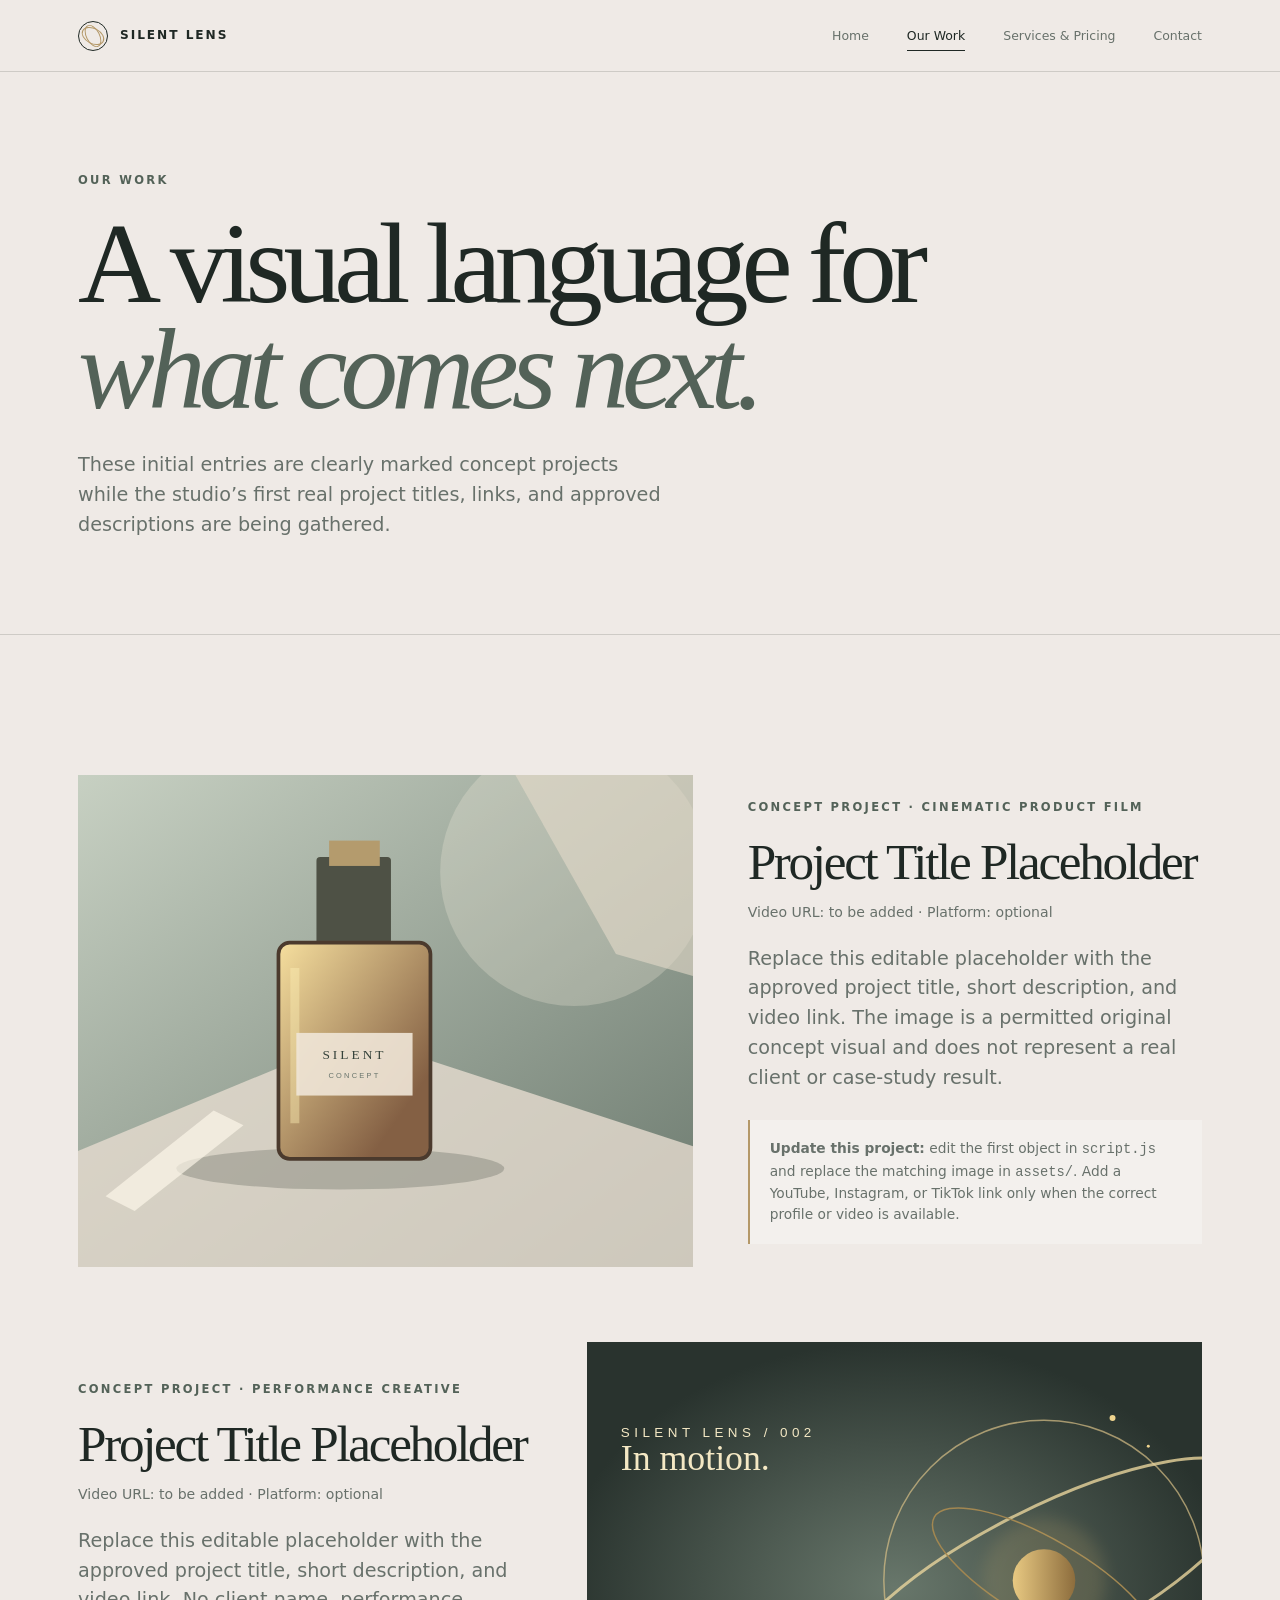
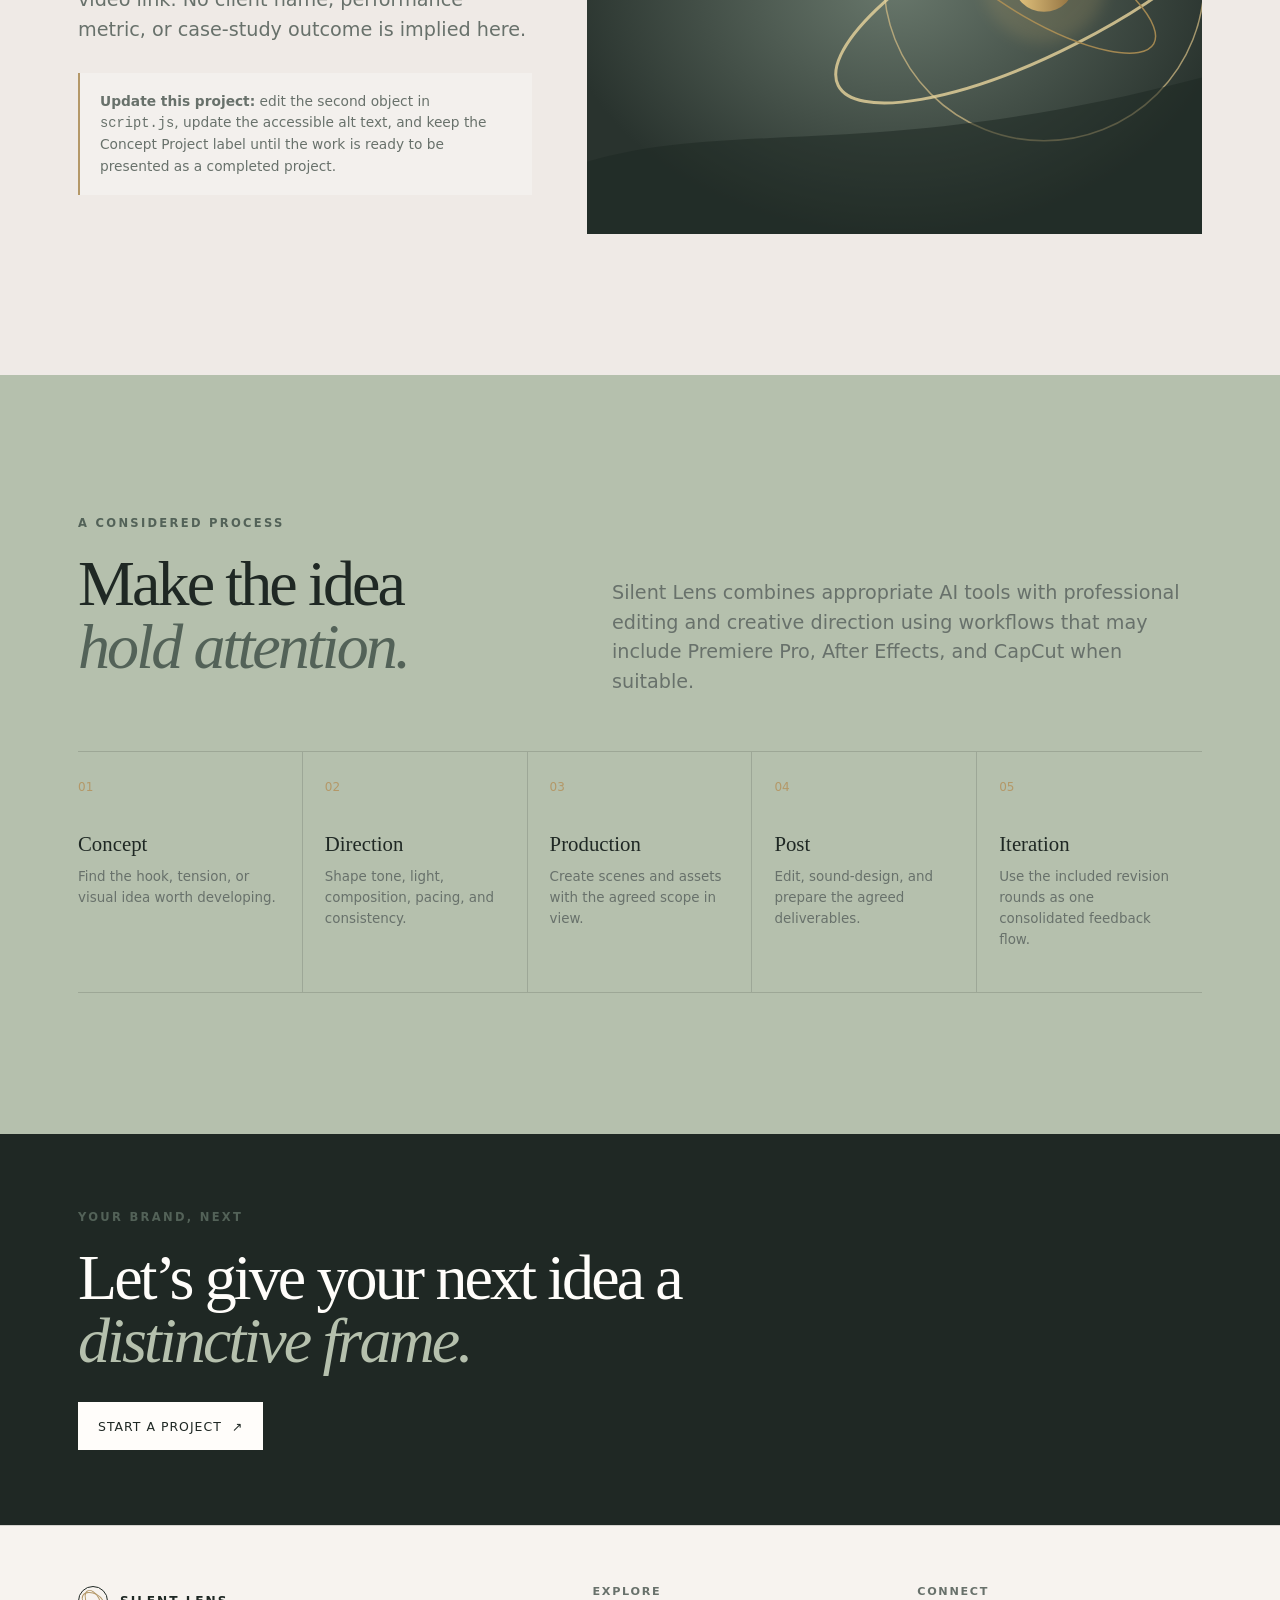
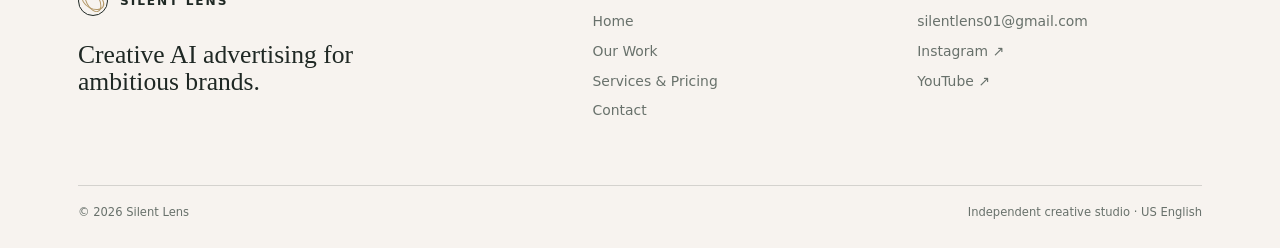
==== work.html @ aa6a82b5 "Launch Silent Lens website" ====
<!doctype html>
<html lang="en-US">
<head><meta charset="utf-8"><meta name="viewport" content="width=device-width, initial-scale=1"><title>Our Work — Silent Lens</title><meta name="description" content="Explore concept-led cinematic product ads, performance creative, and AI visual directions from Silent Lens."><link rel="canonical" href="/work.html"><meta property="og:title" content="Our Work — Silent Lens"><meta property="og:description" content="Concept-led cinematic product ads and AI visual directions from Silent Lens."><link rel="stylesheet" href="styles.css"><script defer src="script.js"></script></head>
<body>
<header class="site-header"><div class="nav-wrap"><a class="wordmark" href="index.html" aria-label="Silent Lens home"><span class="mark" aria-hidden="true"></span><span>Silent Lens</span></a><button class="nav-toggle" aria-expanded="false" aria-controls="main-nav" aria-label="Open navigation">Menu</button><nav class="nav-links" id="main-nav" aria-label="Primary navigation"><a href="index.html">Home</a><a href="work.html" aria-current="page">Our Work</a><a href="services.html">Services &amp; Pricing</a><a href="contact.html">Contact</a></nav></div></header>
<main><section class="page-hero"><div class="container"><p class="eyebrow">Our work</p><h1 class="display">A visual language for <em>what comes next.</em></h1><p class="lede">These initial entries are clearly marked concept projects while the studio’s first real project titles, links, and approved descriptions are being gathered.</p></div></section>
<section class="section"><div class="container"><div class="work-list"><article class="work-detail" id="project-one"><div class="work-detail-media"><img src="assets/project-scent.svg" loading="lazy" alt="Concept project still life with an amber bottle and sage-green lighting"></div><div class="work-detail-copy"><p class="eyebrow">Concept Project · Cinematic Product Film</p><h2>Project Title Placeholder</h2><p class="small">Video URL: to be added · Platform: optional</p><p class="lede">Replace this editable placeholder with the approved project title, short description, and video link. The image is a permitted original concept visual and does not represent a real client or case-study result.</p><div class="note-box"><strong>Update this project:</strong> edit the first object in <code>script.js</code> and replace the matching image in <code>assets/</code>. Add a YouTube, Instagram, or TikTok link only when the correct profile or video is available.</div></div></article><article class="work-detail" id="project-two"><div class="work-detail-media"><img src="assets/project-orbit.svg" loading="lazy" alt="Concept project still life with an abstract gold orbit and sculptural form"></div><div class="work-detail-copy"><p class="eyebrow">Concept Project · Performance Creative</p><h2>Project Title Placeholder</h2><p class="small">Video URL: to be added · Platform: optional</p><p class="lede">Replace this editable placeholder with the approved project title, short description, and video link. No client name, performance metric, or case-study outcome is implied here.</p><div class="note-box"><strong>Update this project:</strong> edit the second object in <code>script.js</code>, update the accessible alt text, and keep the Concept Project label until the work is ready to be presented as a completed project.</div></div></article></div></div></section>
<section class="section sage-band"><div class="container"><div class="split-heading"><div><p class="eyebrow">A considered process</p><h2>Make the idea <em>hold attention.</em></h2></div><p class="lede">Silent Lens combines appropriate AI tools with professional editing and creative direction using workflows that may include Premiere Pro, After Effects, and CapCut when suitable.</p></div><div class="steps"><article class="step"><span class="step-index">01</span><h3>Concept</h3><p>Find the hook, tension, or visual idea worth developing.</p></article><article class="step"><span class="step-index">02</span><h3>Direction</h3><p>Shape tone, light, composition, pacing, and consistency.</p></article><article class="step"><span class="step-index">03</span><h3>Production</h3><p>Create scenes and assets with the agreed scope in view.</p></article><article class="step"><span class="step-index">04</span><h3>Post</h3><p>Edit, sound-design, and prepare the agreed deliverables.</p></article><article class="step"><span class="step-index">05</span><h3>Iteration</h3><p>Use the included revision rounds as one consolidated feedback flow.</p></article></div></div></section><section class="cta-band"><div class="container"><p class="eyebrow">Your brand, next</p><h2>Let’s give your next idea a <em>distinctive frame.</em></h2><a class="btn" href="contact.html">Start a Project <span>↗</span></a></div></section></main>
<footer class="site-footer"><div class="container"><div class="footer-grid"><div><a class="wordmark" href="index.html"><span class="mark" aria-hidden="true"></span><span>Silent Lens</span></a><p class="footer-title">Creative AI advertising for ambitious brands.</p></div><div class="footer-col"><h3>Explore</h3><a href="index.html">Home</a><a href="work.html">Our Work</a><a href="services.html">Services &amp; Pricing</a><a href="contact.html">Contact</a></div><div class="footer-col"><h3>Connect</h3><a href="mailto:silentlens01@gmail.com">silentlens01@gmail.com</a><a href="https://www.instagram.com/sil_entlens?igsh=MWZ5cGxpajQ4aG9rcw==" target="_blank" rel="noopener">Instagram ↗</a><a href="https://youtube.com/@sil_entlens?si=eXmaPwwq5EKy2Gx1" target="_blank" rel="noopener">YouTube ↗</a></div></div><div class="footer-bottom"><span>© <span data-year></span> Silent Lens</span><span>Independent creative studio · US English</span></div></div></footer>
</body></html>
---- styles.css ----
:root {
  --cream: #efeae6;
  --paper: #f7f3ef;
  --sage: #b5c0ad;
  --sage-deep: #536258;
  --ink: #1f2824;
  --muted: #68716b;
  --line: rgba(31, 40, 36, .16);
  --gold: #b49868;
  --white: #fffdfa;
  --shadow: 0 24px 70px rgba(50, 55, 45, .12);
  --serif: Georgia, 'Times New Roman', serif;
  --sans: Inter, ui-sans-serif, system-ui, -apple-system, BlinkMacSystemFont, 'Segoe UI', sans-serif;
  --max: 1180px;
}

* { box-sizing: border-box; }
html { scroll-behavior: smooth; }
body { margin: 0; background: var(--cream); color: var(--ink); font-family: var(--sans); line-height: 1.55; }
::selection { background: var(--sage); color: var(--ink); }
a { color: inherit; text-decoration: none; }
img { display: block; max-width: 100%; }
button, input, select, textarea { font: inherit; }
button { cursor: pointer; }
:focus-visible { outline: 3px solid var(--gold); outline-offset: 4px; }

.site-header { position: sticky; top: 0; z-index: 20; background: rgba(239, 234, 230, .9); backdrop-filter: blur(16px); border-bottom: 1px solid var(--line); }
.nav-wrap { max-width: var(--max); margin: 0 auto; padding: 18px 28px; display: flex; align-items: center; justify-content: space-between; gap: 24px; }
.wordmark { display: inline-flex; align-items: center; gap: 12px; letter-spacing: .16em; text-transform: uppercase; font-size: .76rem; font-weight: 700; }
.mark { width: 30px; height: 30px; border: 1px solid var(--ink); border-radius: 50%; display: grid; place-items: center; position: relative; }
.mark::before, .mark::after { content: ''; position: absolute; border: 1px solid var(--gold); border-radius: 50%; }
.mark::before { inset: 6px 2px; transform: rotate(28deg); }
.mark::after { inset: 2px 7px; transform: rotate(-28deg); }
.nav-links { display: flex; align-items: center; gap: clamp(18px, 3vw, 38px); font-size: .78rem; color: var(--muted); }
.nav-links a { position: relative; padding: 8px 0; }
.nav-links a::after { content: ''; position: absolute; left: 0; right: 0; bottom: 2px; height: 1px; background: var(--ink); transform: scaleX(0); transform-origin: right; transition: transform .3s ease; }
.nav-links a:hover::after, .nav-links a[aria-current='page']::after { transform: scaleX(1); transform-origin: left; }
.nav-links a[aria-current='page'] { color: var(--ink); }
.nav-toggle { display: none; border: 0; background: transparent; color: var(--ink); padding: 8px; }

.container { max-width: var(--max); margin: 0 auto; padding: 0 28px; }
.section { padding: clamp(74px, 11vw, 150px) 0; }
.eyebrow { margin: 0 0 20px; color: var(--sage-deep); font-size: .72rem; letter-spacing: .2em; text-transform: uppercase; font-weight: 700; }
.display { margin: 0; font: 400 clamp(3.6rem, 9vw, 8.6rem)/.92 var(--serif); letter-spacing: -.06em; max-width: 900px; }
.display em, h2 em { font-style: italic; color: var(--sage-deep); }
h1, h2, h3, p { margin-top: 0; }
h2 { font: 400 clamp(2.5rem, 5vw, 5rem)/.98 var(--serif); letter-spacing: -.045em; margin-bottom: 24px; }
h3 { font: 400 clamp(1.4rem, 2.8vw, 2.1rem)/1.1 var(--serif); margin-bottom: 12px; }
.lede { max-width: 590px; color: var(--muted); font-size: clamp(1rem, 1.6vw, 1.2rem); }
.small { color: var(--muted); font-size: .88rem; }

.hero { padding: clamp(80px, 12vw, 160px) 0 80px; overflow: hidden; }
.hero-grid { display: grid; grid-template-columns: minmax(0, 1.02fr) minmax(360px, .98fr); gap: clamp(40px, 8vw, 110px); align-items: center; }
.hero-copy { position: relative; z-index: 2; }
.hero-copy .lede { margin: 30px 0 34px; }
.hero-actions { display: flex; flex-wrap: wrap; gap: 12px; }
.btn { display: inline-flex; align-items: center; justify-content: center; gap: 10px; min-height: 48px; padding: 13px 19px; border: 1px solid var(--ink); background: var(--ink); color: var(--white); font-size: .78rem; letter-spacing: .08em; text-transform: uppercase; transition: transform .25s ease, background .25s ease, color .25s ease; }
.btn:hover { transform: translateY(-3px); background: var(--sage-deep); border-color: var(--sage-deep); }
.btn-secondary { background: transparent; color: var(--ink); }
.btn-secondary:hover { color: var(--white); }
.hero-note { display: flex; align-items: center; gap: 11px; margin-top: 80px; color: var(--muted); font-size: .72rem; letter-spacing: .12em; text-transform: uppercase; }
.hero-note::before { content: ''; width: 42px; height: 1px; background: var(--gold); }
.hero-visual { position: relative; }
.hero-visual::before { content: ''; position: absolute; width: 76%; aspect-ratio: 1; top: -12%; right: -12%; border: 1px solid rgba(180, 152, 104, .45); border-radius: 50%; }
.hero-visual img { position: relative; width: 100%; aspect-ratio: 4 / 5; object-fit: cover; box-shadow: var(--shadow); }
.visual-caption { display: flex; justify-content: space-between; gap: 16px; padding-top: 13px; color: var(--muted); font-size: .72rem; letter-spacing: .1em; text-transform: uppercase; }

.split-heading { display: grid; grid-template-columns: .7fr 1.3fr; gap: 40px; align-items: end; margin-bottom: 48px; }
.split-heading .lede { margin: 0 0 6px auto; }
.work-grid { display: grid; grid-template-columns: 1.15fr .85fr; gap: 34px; align-items: start; }
.project-card { display: block; position: relative; }
.project-card:nth-child(2) { margin-top: 96px; }
.project-image { position: relative; overflow: hidden; background: var(--sage); }
.project-image img { width: 100%; aspect-ratio: 1.35 / 1; object-fit: cover; transition: transform .6s cubic-bezier(.2,.7,.2,1); }
.project-card:hover .project-image img { transform: scale(1.04); }
.project-label { position: absolute; left: 16px; top: 16px; padding: 7px 10px; background: var(--cream); color: var(--ink); font-size: .64rem; letter-spacing: .16em; text-transform: uppercase; }
.project-meta { display: flex; align-items: start; justify-content: space-between; gap: 18px; padding: 17px 0 0; border-bottom: 1px solid var(--line); padding-bottom: 18px; }
.project-meta h3 { margin: 0; font-size: 1.55rem; }
.project-meta p { margin: 5px 0 0; color: var(--muted); font-size: .82rem; }
.arrow { font-size: 1.4rem; transition: transform .25s ease; }
.project-card:hover .arrow { transform: translate(4px, -4px); }

.sage-band { background: var(--sage); }
.service-grid { display: grid; grid-template-columns: repeat(3, 1fr); border-top: 1px solid var(--line); }
.service-item { min-height: 260px; padding: 28px 30px 32px 0; border-right: 1px solid var(--line); }
.service-item:not(:first-child) { padding-left: 30px; }
.service-item:last-child { border-right: 0; }
.service-number { color: var(--gold); font-size: .76rem; letter-spacing: .18em; }
.service-item h3 { margin-top: 50px; }
.service-item p { color: var(--muted); font-size: .9rem; }
.text-link { display: inline-flex; align-items: center; gap: 9px; margin-top: 12px; font-size: .76rem; font-weight: 700; letter-spacing: .1em; text-transform: uppercase; }
.text-link::after { content: '↗'; color: var(--gold); font-size: 1rem; }

.principles { display: grid; grid-template-columns: .8fr 1.2fr; gap: 60px; }
.principle-list { border-top: 1px solid var(--line); }
.principle { display: grid; grid-template-columns: 42px 1fr; gap: 20px; padding: 24px 0; border-bottom: 1px solid var(--line); }
.principle-number { color: var(--gold); font-size: .75rem; }
.principle h3 { margin: 0 0 7px; }
.principle p { max-width: 520px; margin: 0; color: var(--muted); font-size: .9rem; }

.steps { display: grid; grid-template-columns: repeat(5, 1fr); border-top: 1px solid var(--line); border-bottom: 1px solid var(--line); }
.step { padding: 22px 22px 28px 0; border-right: 1px solid var(--line); }
.step:not(:first-child) { padding-left: 22px; }
.step:last-child { border-right: 0; }
.step-index { color: var(--gold); font-size: .75rem; }
.step h3 { margin-top: 34px; font-size: 1.3rem; }
.step p { color: var(--muted); font-size: .84rem; }

.price-grid { display: grid; grid-template-columns: repeat(4, 1fr); gap: 14px; }
.price-card { display: flex; flex-direction: column; min-height: 410px; padding: 27px 24px 24px; background: var(--paper); border: 1px solid var(--line); }
.price-card.featured { background: var(--ink); color: var(--white); border-color: var(--ink); transform: translateY(-10px); }
.price-card .small { min-height: 42px; }
.price-card .price { margin: 22px 0; font: 400 2.4rem/1 var(--serif); letter-spacing: -.05em; }
.price-card ul { margin: 0; padding: 20px 0 0 17px; border-top: 1px solid var(--line); color: var(--muted); font-size: .82rem; }
.featured ul, .featured .small { color: rgba(255, 253, 250, .68); border-color: rgba(255, 253, 250, .2); }
.price-card li { margin-bottom: 9px; }
.price-card .text-link { margin-top: auto; }

.faq-list { max-width: 900px; border-top: 1px solid var(--line); }
details { border-bottom: 1px solid var(--line); }
summary { display: flex; align-items: center; justify-content: space-between; gap: 25px; padding: 20px 0; cursor: pointer; list-style: none; font: 400 1.25rem/1.2 var(--serif); }
summary::-webkit-details-marker { display: none; }
summary::after { content: '+'; color: var(--gold); font: 400 1.6rem/1 var(--sans); }
details[open] summary::after { content: '−'; }
details p { max-width: 740px; padding: 0 46px 21px 0; margin: 0; color: var(--muted); font-size: .91rem; }

.cta-band { padding: 75px 0; background: var(--ink); color: var(--white); }
.cta-band h2 { max-width: 650px; margin-bottom: 30px; }
.cta-band h2 em { color: var(--sage); }
.cta-band .btn { background: var(--white); color: var(--ink); border-color: var(--white); }
.cta-band .btn:hover { background: var(--sage); border-color: var(--sage); }

.page-hero { padding: 100px 0 75px; border-bottom: 1px solid var(--line); }
.page-hero .display { max-width: 900px; }
.page-hero .lede { margin-top: 28px; }
.work-list { display: grid; gap: 75px; }
.work-detail { display: grid; grid-template-columns: 1.15fr .85fr; gap: 55px; align-items: center; }
.work-detail:nth-child(even) { grid-template-columns: .85fr 1.15fr; }
.work-detail:nth-child(even) .work-detail-media { order: 2; }
.work-detail-media img { width: 100%; aspect-ratio: 1.25 / 1; object-fit: cover; }
.work-detail-copy h2 { margin-bottom: 15px; font-size: clamp(2.2rem, 4vw, 4.4rem); }
.work-detail-copy .small { margin-bottom: 20px; }
.note-box { padding: 18px 20px; margin-top: 28px; border-left: 2px solid var(--gold); background: rgba(255,255,255,.25); color: var(--muted); font-size: .86rem; }

.pricing-intro { display: flex; justify-content: space-between; gap: 50px; align-items: end; margin-bottom: 50px; }
.pricing-intro .lede { margin-bottom: 6px; }
.large-price-grid { display: grid; gap: 18px; }
.large-price-card { display: grid; grid-template-columns: .8fr 1.2fr .7fr; gap: 25px; padding: 28px 0; border-top: 1px solid var(--line); }
.large-price-card:last-child { border-bottom: 1px solid var(--line); }
.large-price-card h3 { margin: 0; }
.large-price-card ul { margin: 0; padding-left: 17px; color: var(--muted); font-size: .9rem; }
.large-price { text-align: right; font: 400 2.6rem/1 var(--serif); letter-spacing: -.06em; }
.policy-grid { display: grid; grid-template-columns: 1fr 1fr; gap: 30px; }
.policy-card { padding: 30px; background: var(--paper); }
.policy-card h3 { margin-top: 0; }
.policy-card p, .policy-card li { color: var(--muted); font-size: .9rem; }
.policy-card ul { padding-left: 19px; }

.contact-grid { display: grid; grid-template-columns: .7fr 1.3fr; gap: 70px; align-items: start; }
.contact-aside { position: sticky; top: 110px; }
.contact-aside h2 { font-size: clamp(2.5rem, 5vw, 5rem); }
.contact-form { padding: 32px; background: var(--paper); border: 1px solid var(--line); }
.form-grid { display: grid; grid-template-columns: 1fr 1fr; gap: 20px; }
.field { display: flex; flex-direction: column; gap: 8px; }
.field.full { grid-column: 1 / -1; }
label { font-size: .75rem; letter-spacing: .08em; text-transform: uppercase; font-weight: 700; }
input, select, textarea { width: 100%; border: 1px solid var(--line); border-radius: 0; background: var(--white); color: var(--ink); padding: 13px 14px; }
textarea { min-height: 150px; resize: vertical; }
input:focus, select:focus, textarea:focus { border-color: var(--sage-deep); outline: 2px solid rgba(83, 98, 88, .2); }
.field-hint { color: var(--muted); font-size: .77rem; }
.form-footer { display: flex; align-items: center; justify-content: space-between; gap: 20px; margin-top: 22px; }
.form-status { margin: 18px 0 0; padding: 15px; background: rgba(181, 192, 173, .35); color: var(--sage-deep); font-size: .88rem; }
.form-status.error { background: rgba(174, 112, 92, .15); color: #804a3b; }
.hidden { display: none !important; }

.site-footer { padding: 60px 0 26px; background: var(--paper); border-top: 1px solid var(--line); }
.footer-grid { display: grid; grid-template-columns: 1.25fr .75fr .75fr; gap: 40px; padding-bottom: 55px; }
.footer-title { margin: 18px 0 0; max-width: 280px; font: 400 1.6rem/1.05 var(--serif); }
.footer-col h3 { margin: 0 0 14px; font: 700 .7rem/1 var(--sans); letter-spacing: .15em; text-transform: uppercase; color: var(--muted); }
.footer-col a { display: block; width: fit-content; margin-bottom: 8px; color: var(--muted); font-size: .87rem; }
.footer-col a:hover { color: var(--ink); }
.footer-bottom { display: flex; justify-content: space-between; gap: 20px; padding-top: 18px; border-top: 1px solid var(--line); color: var(--muted); font-size: .72rem; }

@media (max-width: 940px) {
  .hero-grid, .work-detail, .work-detail:nth-child(even) { grid-template-columns: 1fr; }
  .hero-visual { max-width: 640px; margin-left: auto; }
  .project-card:nth-child(2) { margin-top: 0; }
  .service-grid, .price-grid { grid-template-columns: repeat(2, 1fr); }
  .service-item:nth-child(2) { border-right: 0; }
  .service-item:nth-child(3) { border-top: 1px solid var(--line); padding-left: 0; }
  .steps { grid-template-columns: repeat(3, 1fr); }
  .step:nth-child(3) { border-right: 0; }
  .step:nth-child(n+4) { border-top: 1px solid var(--line); }
  .step:nth-child(4) { padding-left: 0; }
  .principles, .contact-grid { grid-template-columns: 1fr; }
  .contact-aside { position: static; }
  .large-price-card { grid-template-columns: 1fr 1.5fr .7fr; }
}

@media (max-width: 680px) {
  .nav-wrap { padding: 15px 20px; }
  .nav-toggle { display: block; }
  .nav-links { display: none; position: absolute; top: 63px; left: 0; right: 0; flex-direction: column; align-items: flex-start; gap: 0; padding: 12px 20px 20px; background: var(--cream); border-bottom: 1px solid var(--line); }
  .nav-links.is-open { display: flex; }
  .nav-links a { width: 100%; padding: 13px 0; }
  .container { padding: 0 20px; }
  .hero { padding-top: 70px; }
  .display { font-size: clamp(3.2rem, 16vw, 5rem); }
  .split-heading, .pricing-intro { grid-template-columns: 1fr; display: block; }
  .split-heading .lede, .pricing-intro .lede { margin: 0; }
  .service-grid, .price-grid, .policy-grid, .form-grid { grid-template-columns: 1fr; }
  .service-item, .service-item:not(:first-child) { padding: 24px 0; border-right: 0; border-top: 1px solid var(--line); }
  .service-item:first-child { border-top: 0; }
  .steps { grid-template-columns: 1fr 1fr; }
  .step, .step:not(:first-child) { padding: 20px 17px 22px 0; border-right: 0; }
  .step:nth-child(odd) { padding-left: 0; border-right: 1px solid var(--line); }
  .step:nth-child(n+3) { border-top: 1px solid var(--line); }
  .price-card.featured { transform: none; }
  .large-price-card { display: block; }
  .large-price { text-align: left; margin-top: 18px; }
  .large-price-card ul { margin-top: 16px; }
  .contact-form { padding: 22px; }
  .field.full { grid-column: auto; }
  .form-footer, .footer-bottom { align-items: flex-start; flex-direction: column; }
  .footer-grid { grid-template-columns: 1fr 1fr; }
  .footer-grid > :first-child { grid-column: 1 / -1; }
  .visual-caption { font-size: .62rem; }
}

@media (prefers-reduced-motion: reduce) {
  *, *::before, *::after { scroll-behavior: auto !important; transition-duration: .01ms !important; animation-duration: .01ms !important; }
}
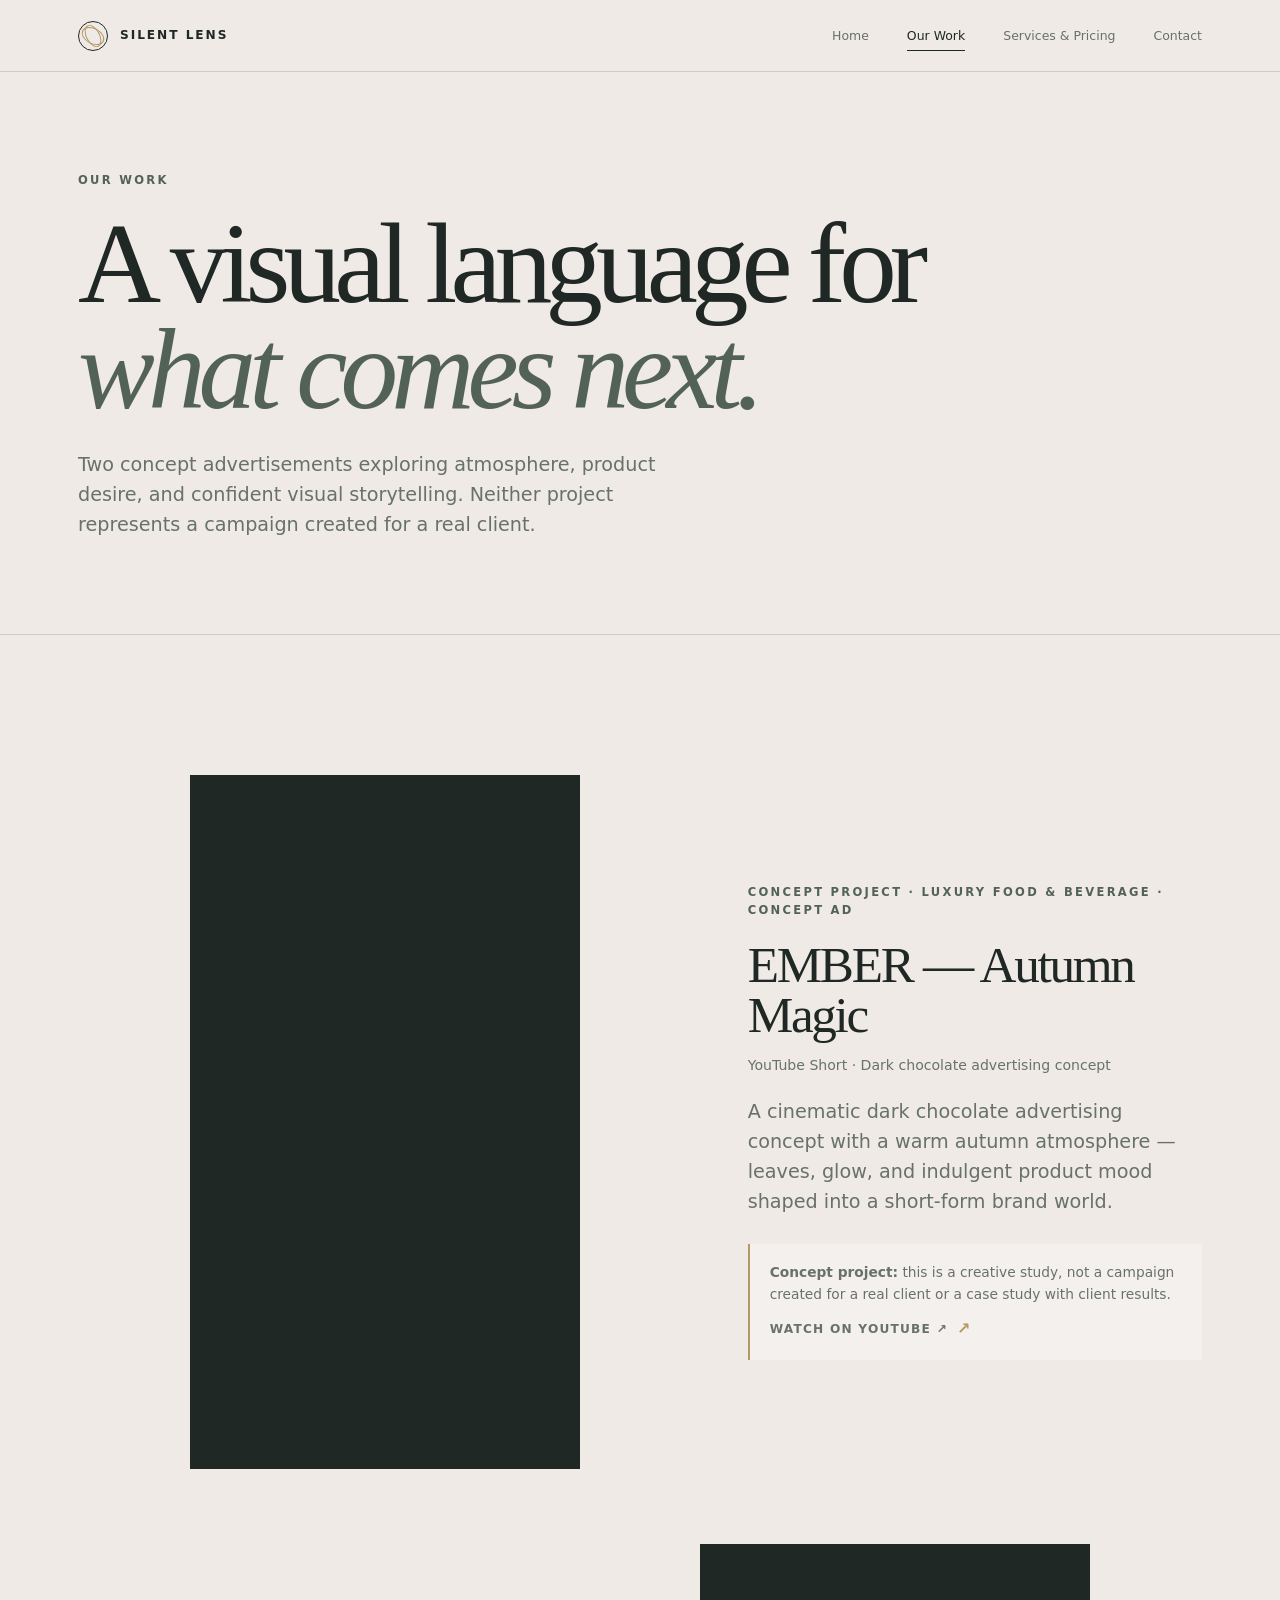
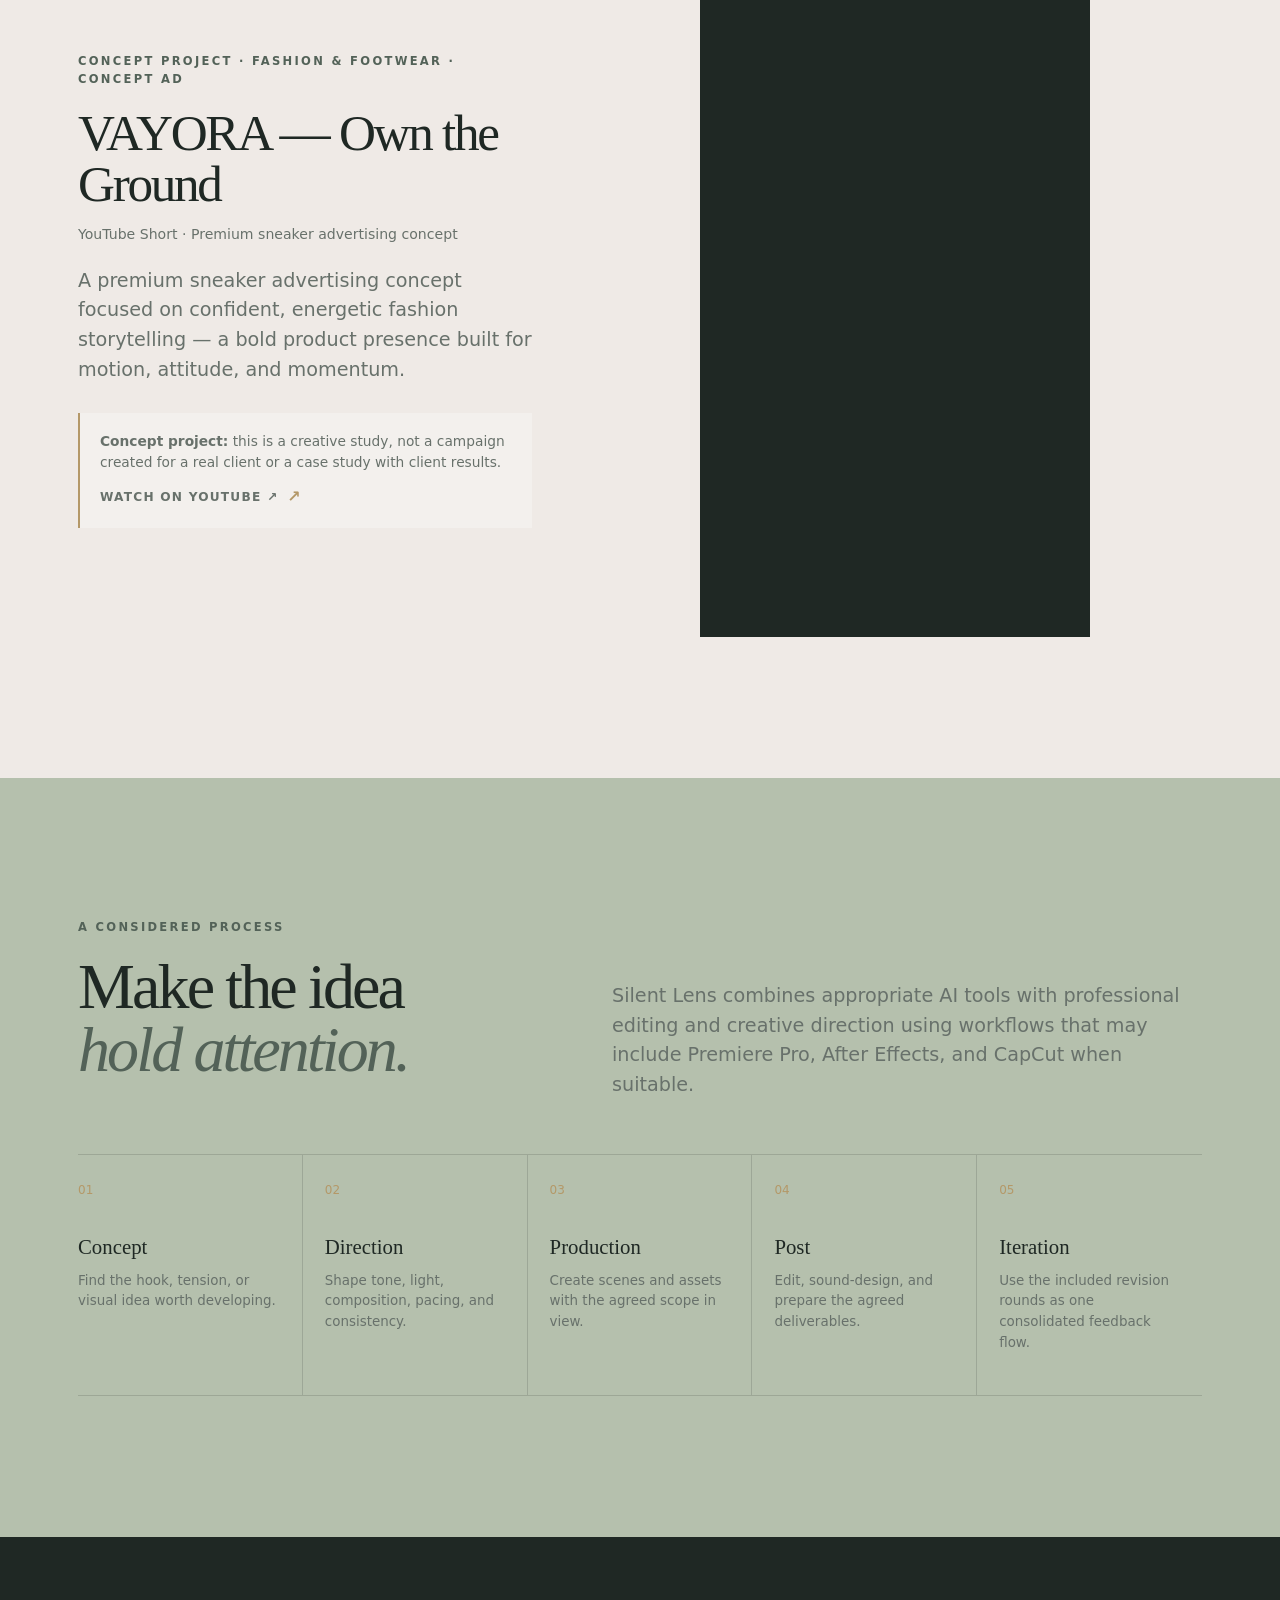
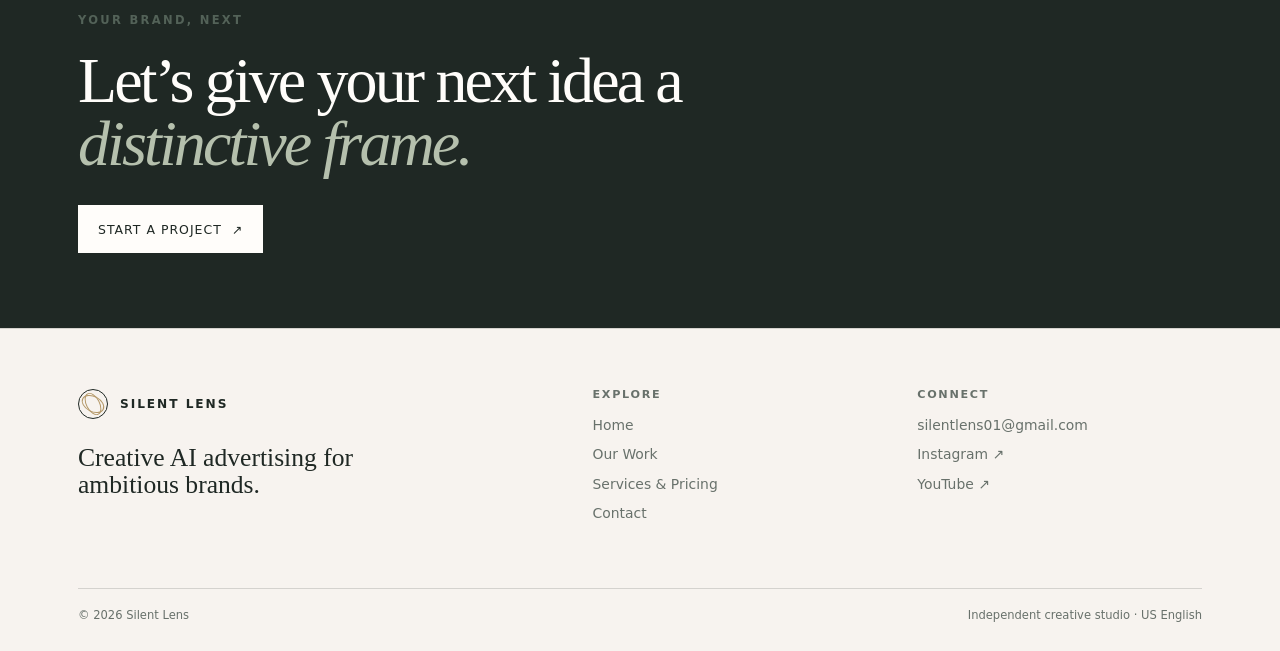
==== commit 620d07c5: "Add EMBER and VAYORA concept ads" ====
--- a/work.html
+++ b/work.html
@@ -3,8 +3,8 @@
 <head><meta charset="utf-8"><meta name="viewport" content="width=device-width, initial-scale=1"><title>Our Work — Silent Lens</title><meta name="description" content="Explore concept-led cinematic product ads, performance creative, and AI visual directions from Silent Lens."><link rel="canonical" href="/work.html"><meta property="og:title" content="Our Work — Silent Lens"><meta property="og:description" content="Concept-led cinematic product ads and AI visual directions from Silent Lens."><link rel="stylesheet" href="styles.css"><script defer src="script.js"></script></head>
 <body>
 <header class="site-header"><div class="nav-wrap"><a class="wordmark" href="index.html" aria-label="Silent Lens home"><span class="mark" aria-hidden="true"></span><span>Silent Lens</span></a><button class="nav-toggle" aria-expanded="false" aria-controls="main-nav" aria-label="Open navigation">Menu</button><nav class="nav-links" id="main-nav" aria-label="Primary navigation"><a href="index.html">Home</a><a href="work.html" aria-current="page">Our Work</a><a href="services.html">Services &amp; Pricing</a><a href="contact.html">Contact</a></nav></div></header>
-<main><section class="page-hero"><div class="container"><p class="eyebrow">Our work</p><h1 class="display">A visual language for <em>what comes next.</em></h1><p class="lede">These initial entries are clearly marked concept projects while the studio’s first real project titles, links, and approved descriptions are being gathered.</p></div></section>
-<section class="section"><div class="container"><div class="work-list"><article class="work-detail" id="project-one"><div class="work-detail-media"><img src="assets/project-scent.svg" loading="lazy" alt="Concept project still life with an amber bottle and sage-green lighting"></div><div class="work-detail-copy"><p class="eyebrow">Concept Project · Cinematic Product Film</p><h2>Project Title Placeholder</h2><p class="small">Video URL: to be added · Platform: optional</p><p class="lede">Replace this editable placeholder with the approved project title, short description, and video link. The image is a permitted original concept visual and does not represent a real client or case-study result.</p><div class="note-box"><strong>Update this project:</strong> edit the first object in <code>script.js</code> and replace the matching image in <code>assets/</code>. Add a YouTube, Instagram, or TikTok link only when the correct profile or video is available.</div></div></article><article class="work-detail" id="project-two"><div class="work-detail-media"><img src="assets/project-orbit.svg" loading="lazy" alt="Concept project still life with an abstract gold orbit and sculptural form"></div><div class="work-detail-copy"><p class="eyebrow">Concept Project · Performance Creative</p><h2>Project Title Placeholder</h2><p class="small">Video URL: to be added · Platform: optional</p><p class="lede">Replace this editable placeholder with the approved project title, short description, and video link. No client name, performance metric, or case-study outcome is implied here.</p><div class="note-box"><strong>Update this project:</strong> edit the second object in <code>script.js</code>, update the accessible alt text, and keep the Concept Project label until the work is ready to be presented as a completed project.</div></div></article></div></div></section>
+<main><section class="page-hero"><div class="container"><p class="eyebrow">Our work</p><h1 class="display">A visual language for <em>what comes next.</em></h1><p class="lede">Two concept advertisements exploring atmosphere, product desire, and confident visual storytelling. Neither project represents a campaign created for a real client.</p></div></section>
+<section class="section"><div class="container"><div class="work-list"><article class="work-detail" id="project-one"><div class="work-detail-media"><div class="video-frame"><iframe src="https://www.youtube.com/embed/UniMApQGATE?rel=0" title="EMBER — Autumn Magic dark chocolate concept advertisement" loading="lazy" allow="accelerometer; autoplay; clipboard-write; encrypted-media; gyroscope; picture-in-picture; web-share" allowfullscreen></iframe></div></div><div class="work-detail-copy"><p class="eyebrow">Concept Project · Luxury Food &amp; Beverage · Concept Ad</p><h2>EMBER — Autumn Magic</h2><p class="small">YouTube Short · Dark chocolate advertising concept</p><p class="lede">A cinematic dark chocolate advertising concept with a warm autumn atmosphere — leaves, glow, and indulgent product mood shaped into a short-form brand world.</p><div class="note-box"><strong>Concept project:</strong> this is a creative study, not a campaign created for a real client or a case study with client results. <a class="text-link" href="https://youtube.com/shorts/UniMApQGATE?feature=share" target="_blank" rel="noopener">Watch on YouTube ↗</a></div></div></article><article class="work-detail" id="project-two"><div class="work-detail-media"><div class="video-frame"><iframe src="https://www.youtube.com/embed/r35Z1fL89jg?rel=0" title="VAYORA — Own the Ground premium sneaker concept advertisement" loading="lazy" allow="accelerometer; autoplay; clipboard-write; encrypted-media; gyroscope; picture-in-picture; web-share" allowfullscreen></iframe></div></div><div class="work-detail-copy"><p class="eyebrow">Concept Project · Fashion &amp; Footwear · Concept Ad</p><h2>VAYORA — Own the Ground</h2><p class="small">YouTube Short · Premium sneaker advertising concept</p><p class="lede">A premium sneaker advertising concept focused on confident, energetic fashion storytelling — a bold product presence built for motion, attitude, and momentum.</p><div class="note-box"><strong>Concept project:</strong> this is a creative study, not a campaign created for a real client or a case study with client results. <a class="text-link" href="https://youtube.com/shorts/r35Z1fL89jg?feature=share" target="_blank" rel="noopener">Watch on YouTube ↗</a></div></div></article></div></div></section>
 <section class="section sage-band"><div class="container"><div class="split-heading"><div><p class="eyebrow">A considered process</p><h2>Make the idea <em>hold attention.</em></h2></div><p class="lede">Silent Lens combines appropriate AI tools with professional editing and creative direction using workflows that may include Premiere Pro, After Effects, and CapCut when suitable.</p></div><div class="steps"><article class="step"><span class="step-index">01</span><h3>Concept</h3><p>Find the hook, tension, or visual idea worth developing.</p></article><article class="step"><span class="step-index">02</span><h3>Direction</h3><p>Shape tone, light, composition, pacing, and consistency.</p></article><article class="step"><span class="step-index">03</span><h3>Production</h3><p>Create scenes and assets with the agreed scope in view.</p></article><article class="step"><span class="step-index">04</span><h3>Post</h3><p>Edit, sound-design, and prepare the agreed deliverables.</p></article><article class="step"><span class="step-index">05</span><h3>Iteration</h3><p>Use the included revision rounds as one consolidated feedback flow.</p></article></div></div></section><section class="cta-band"><div class="container"><p class="eyebrow">Your brand, next</p><h2>Let’s give your next idea a <em>distinctive frame.</em></h2><a class="btn" href="contact.html">Start a Project <span>↗</span></a></div></section></main>
 <footer class="site-footer"><div class="container"><div class="footer-grid"><div><a class="wordmark" href="index.html"><span class="mark" aria-hidden="true"></span><span>Silent Lens</span></a><p class="footer-title">Creative AI advertising for ambitious brands.</p></div><div class="footer-col"><h3>Explore</h3><a href="index.html">Home</a><a href="work.html">Our Work</a><a href="services.html">Services &amp; Pricing</a><a href="contact.html">Contact</a></div><div class="footer-col"><h3>Connect</h3><a href="mailto:silentlens01@gmail.com">silentlens01@gmail.com</a><a href="https://www.instagram.com/sil_entlens?igsh=MWZ5cGxpajQ4aG9rcw==" target="_blank" rel="noopener">Instagram ↗</a><a href="https://youtube.com/@sil_entlens?si=eXmaPwwq5EKy2Gx1" target="_blank" rel="noopener">YouTube ↗</a></div></div><div class="footer-bottom"><span>© <span data-year></span> Silent Lens</span><span>Independent creative studio · US English</span></div></div></footer>
 </body></html>
--- a/styles.css
+++ b/styles.css
@@ -138,6 +138,8 @@
 .work-detail:nth-child(even) { grid-template-columns: .85fr 1.15fr; }
 .work-detail:nth-child(even) .work-detail-media { order: 2; }
 .work-detail-media img { width: 100%; aspect-ratio: 1.25 / 1; object-fit: cover; }
+.video-frame { width: min(100%, 390px); margin-inline: auto; aspect-ratio: 9 / 16; overflow: hidden; background: var(--ink); }
+.video-frame iframe { display: block; width: 100%; height: 100%; border: 0; }
 .work-detail-copy h2 { margin-bottom: 15px; font-size: clamp(2.2rem, 4vw, 4.4rem); }
 .work-detail-copy .small { margin-bottom: 20px; }
 .note-box { padding: 18px 20px; margin-top: 28px; border-left: 2px solid var(--gold); background: rgba(255,255,255,.25); color: var(--muted); font-size: .86rem; }
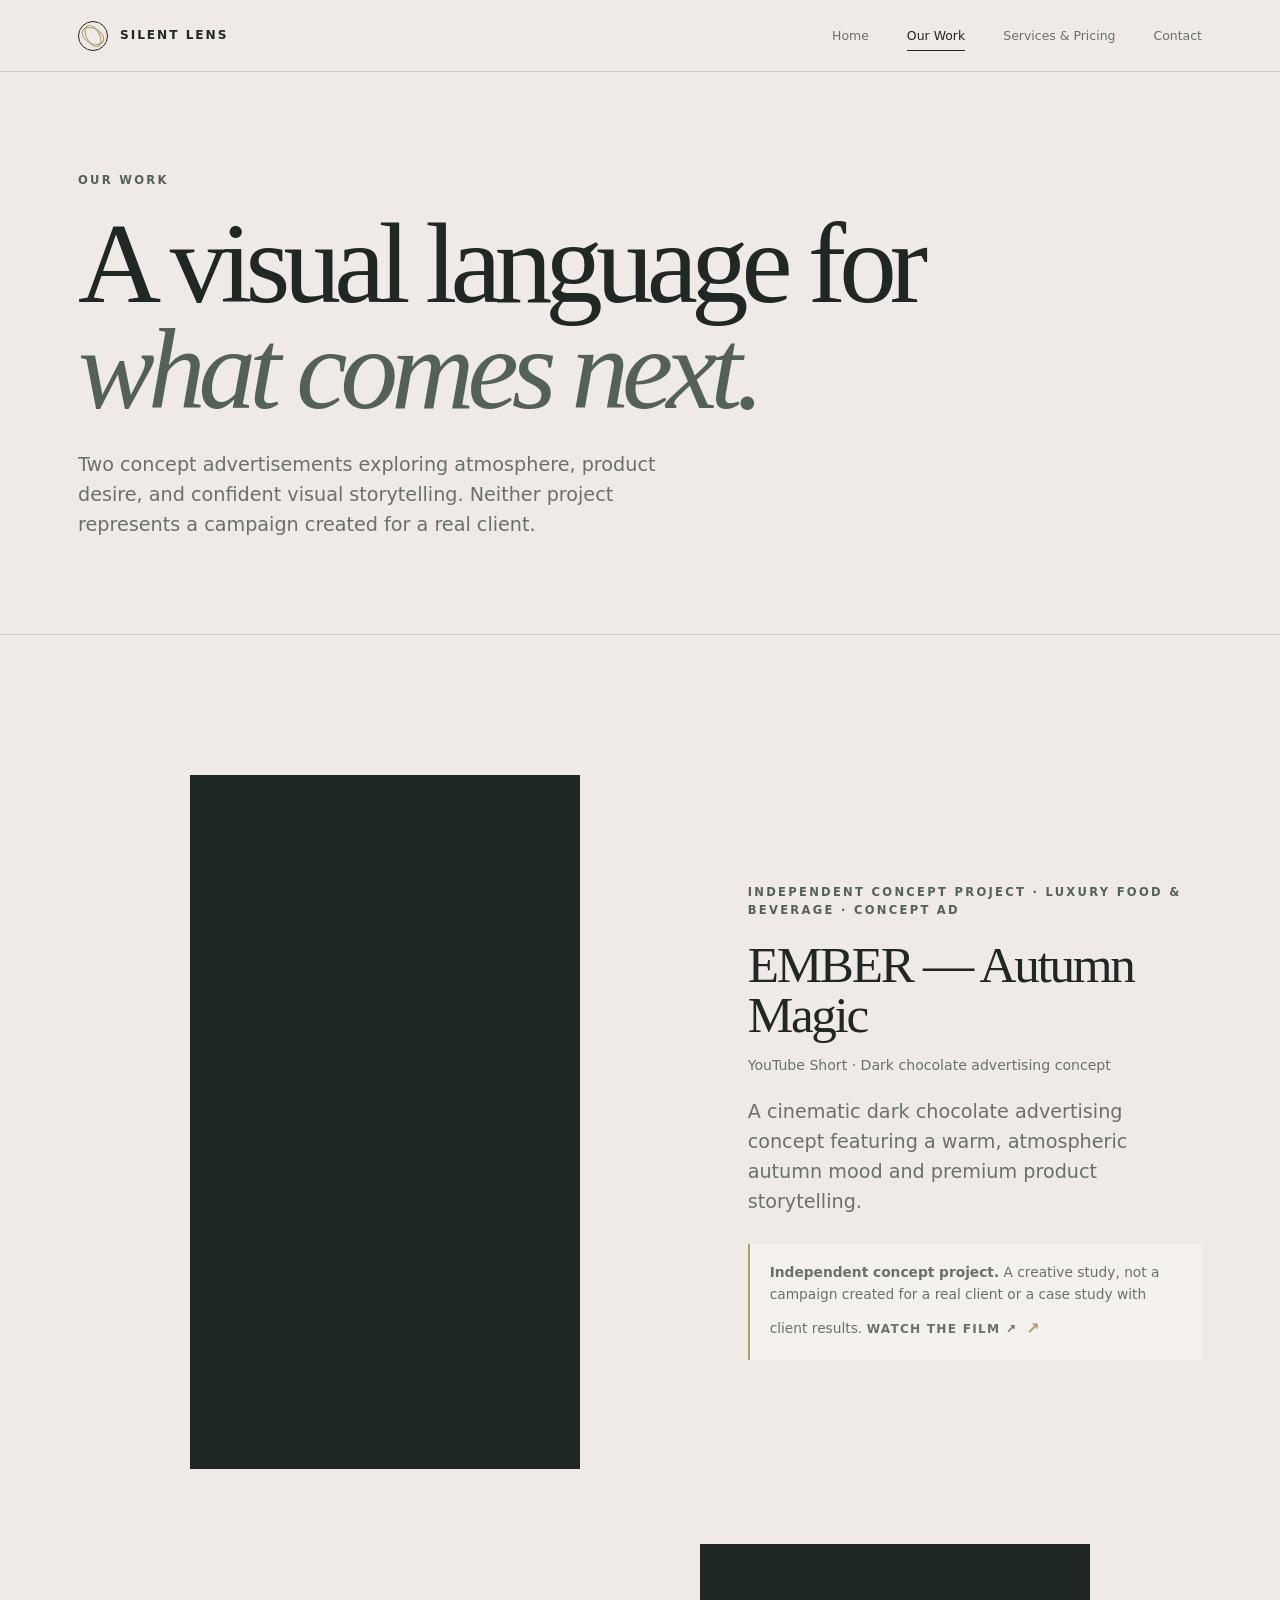
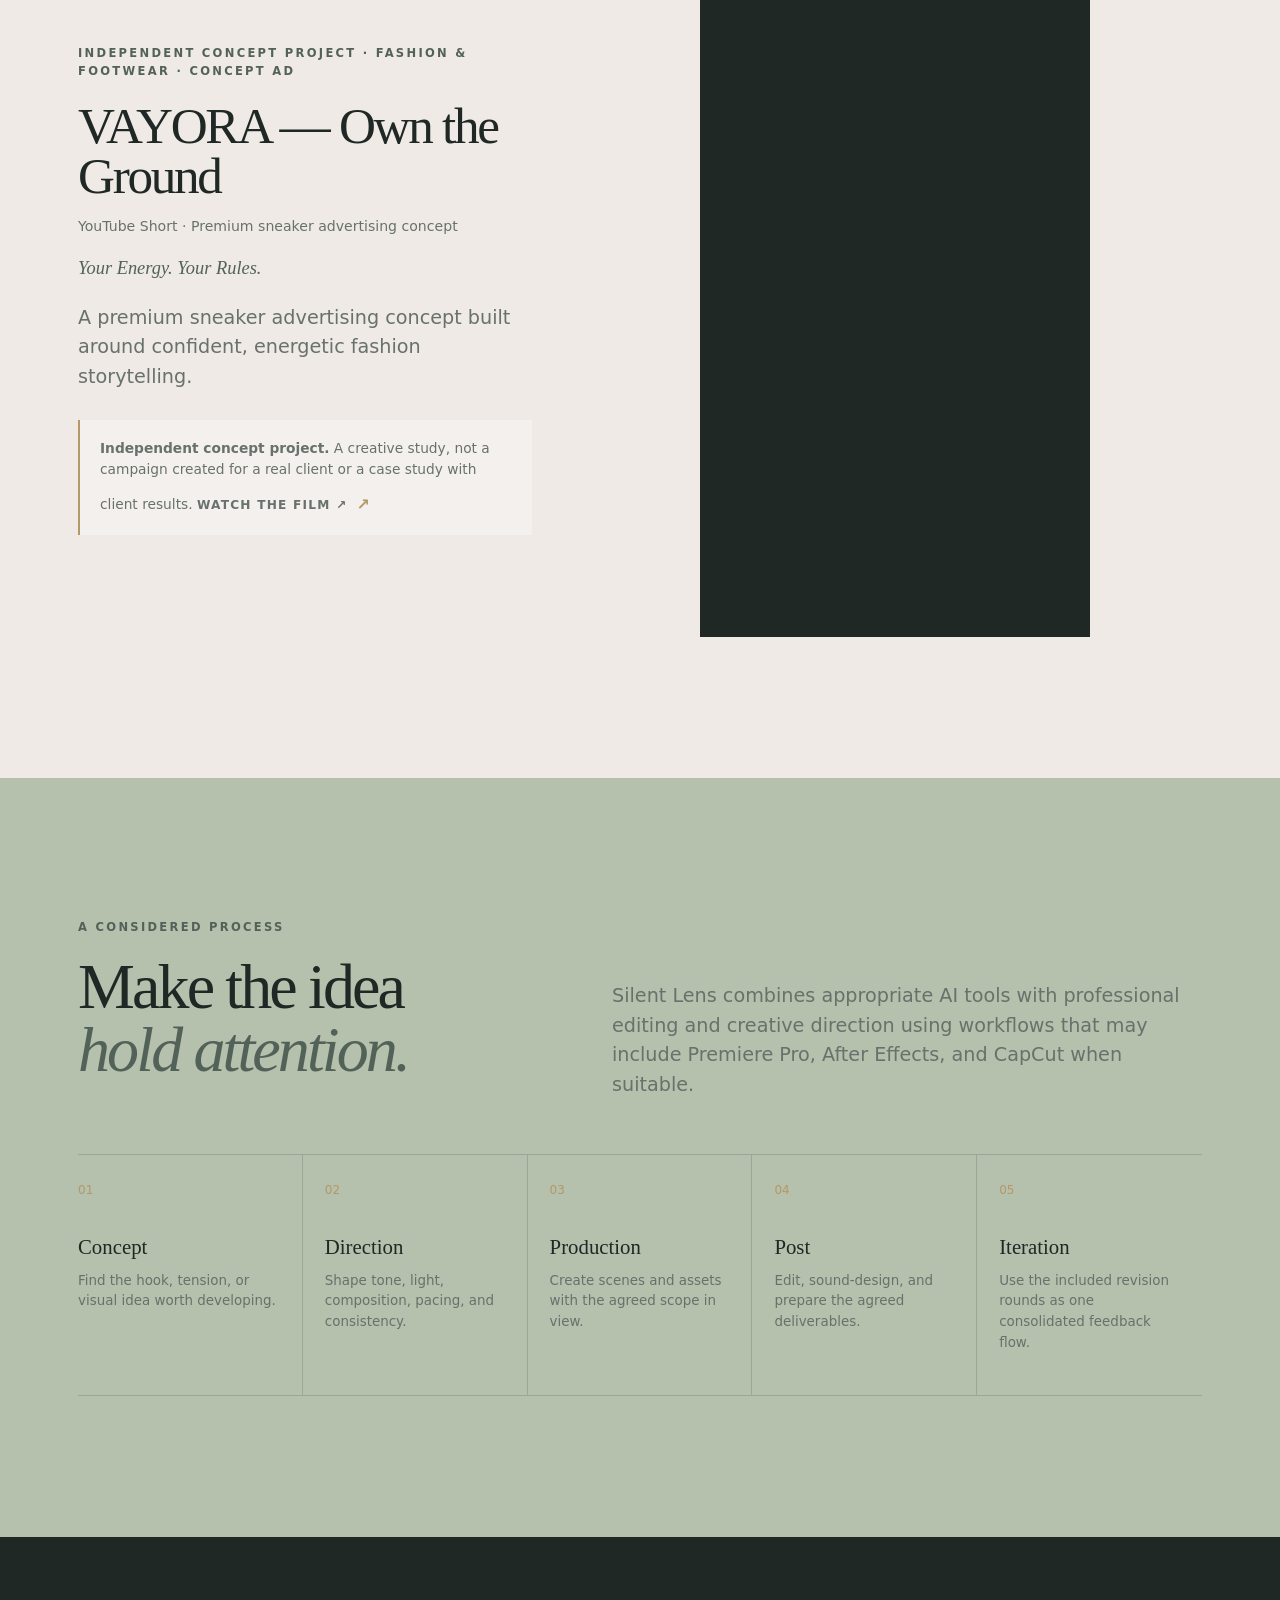
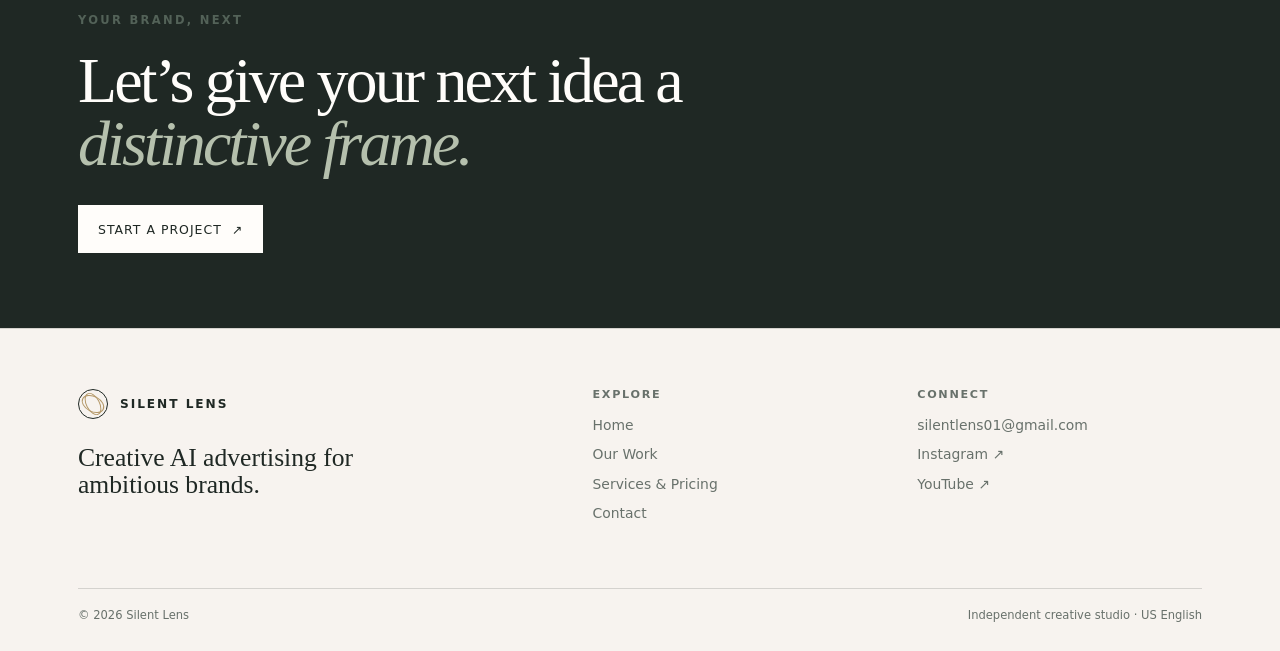
==== commit b21832f0: "Upgrade portfolio thumbnails and project presentation" ====
--- a/work.html
+++ b/work.html
@@ -4,7 +4,7 @@
 <body>
 <header class="site-header"><div class="nav-wrap"><a class="wordmark" href="index.html" aria-label="Silent Lens home"><span class="mark" aria-hidden="true"></span><span>Silent Lens</span></a><button class="nav-toggle" aria-expanded="false" aria-controls="main-nav" aria-label="Open navigation">Menu</button><nav class="nav-links" id="main-nav" aria-label="Primary navigation"><a href="index.html">Home</a><a href="work.html" aria-current="page">Our Work</a><a href="services.html">Services &amp; Pricing</a><a href="contact.html">Contact</a></nav></div></header>
 <main><section class="page-hero"><div class="container"><p class="eyebrow">Our work</p><h1 class="display">A visual language for <em>what comes next.</em></h1><p class="lede">Two concept advertisements exploring atmosphere, product desire, and confident visual storytelling. Neither project represents a campaign created for a real client.</p></div></section>
-<section class="section"><div class="container"><div class="work-list"><article class="work-detail" id="project-one"><div class="work-detail-media"><div class="video-frame"><iframe src="https://www.youtube.com/embed/UniMApQGATE?rel=0" title="EMBER — Autumn Magic dark chocolate concept advertisement" loading="lazy" allow="accelerometer; autoplay; clipboard-write; encrypted-media; gyroscope; picture-in-picture; web-share" allowfullscreen></iframe></div></div><div class="work-detail-copy"><p class="eyebrow">Concept Project · Luxury Food &amp; Beverage · Concept Ad</p><h2>EMBER — Autumn Magic</h2><p class="small">YouTube Short · Dark chocolate advertising concept</p><p class="lede">A cinematic dark chocolate advertising concept with a warm autumn atmosphere — leaves, glow, and indulgent product mood shaped into a short-form brand world.</p><div class="note-box"><strong>Concept project:</strong> this is a creative study, not a campaign created for a real client or a case study with client results. <a class="text-link" href="https://youtube.com/shorts/UniMApQGATE?feature=share" target="_blank" rel="noopener">Watch on YouTube ↗</a></div></div></article><article class="work-detail" id="project-two"><div class="work-detail-media"><div class="video-frame"><iframe src="https://www.youtube.com/embed/r35Z1fL89jg?rel=0" title="VAYORA — Own the Ground premium sneaker concept advertisement" loading="lazy" allow="accelerometer; autoplay; clipboard-write; encrypted-media; gyroscope; picture-in-picture; web-share" allowfullscreen></iframe></div></div><div class="work-detail-copy"><p class="eyebrow">Concept Project · Fashion &amp; Footwear · Concept Ad</p><h2>VAYORA — Own the Ground</h2><p class="small">YouTube Short · Premium sneaker advertising concept</p><p class="lede">A premium sneaker advertising concept focused on confident, energetic fashion storytelling — a bold product presence built for motion, attitude, and momentum.</p><div class="note-box"><strong>Concept project:</strong> this is a creative study, not a campaign created for a real client or a case study with client results. <a class="text-link" href="https://youtube.com/shorts/r35Z1fL89jg?feature=share" target="_blank" rel="noopener">Watch on YouTube ↗</a></div></div></article></div></div></section>
+<section class="section"><div class="container"><div class="work-list"><article class="work-detail" id="project-one"><div class="work-detail-media"><div class="video-frame"><iframe src="https://www.youtube.com/embed/UniMApQGATE?rel=0" title="EMBER — Autumn Magic dark chocolate concept advertisement" loading="lazy" allow="accelerometer; autoplay; clipboard-write; encrypted-media; gyroscope; picture-in-picture; web-share" allowfullscreen></iframe></div></div><div class="work-detail-copy"><p class="eyebrow">Independent Concept Project · Luxury Food &amp; Beverage · Concept Ad</p><h2>EMBER — Autumn Magic</h2><p class="small">YouTube Short · Dark chocolate advertising concept</p><p class="lede">A cinematic dark chocolate advertising concept featuring a warm, atmospheric autumn mood and premium product storytelling.</p><div class="note-box"><strong>Independent concept project.</strong> A creative study, not a campaign created for a real client or a case study with client results. <a class="text-link" href="https://youtube.com/shorts/UniMApQGATE?feature=share" target="_blank" rel="noopener">Watch the Film ↗</a></div></div></article><article class="work-detail" id="project-two"><div class="work-detail-media"><div class="video-frame"><iframe src="https://www.youtube.com/embed/r35Z1fL89jg?rel=0" title="VAYORA — Own the Ground premium sneaker concept advertisement" loading="lazy" allow="accelerometer; autoplay; clipboard-write; encrypted-media; gyroscope; picture-in-picture; web-share" allowfullscreen></iframe></div></div><div class="work-detail-copy"><p class="eyebrow">Independent Concept Project · Fashion &amp; Footwear · Concept Ad</p><h2>VAYORA — Own the Ground</h2><p class="small">YouTube Short · Premium sneaker advertising concept</p><p class="tagline">Your Energy. Your Rules.</p><p class="lede">A premium sneaker advertising concept built around confident, energetic fashion storytelling.</p><div class="note-box"><strong>Independent concept project.</strong> A creative study, not a campaign created for a real client or a case study with client results. <a class="text-link" href="https://youtube.com/shorts/r35Z1fL89jg?feature=share" target="_blank" rel="noopener">Watch the Film ↗</a></div></div></article></div></div></section>
 <section class="section sage-band"><div class="container"><div class="split-heading"><div><p class="eyebrow">A considered process</p><h2>Make the idea <em>hold attention.</em></h2></div><p class="lede">Silent Lens combines appropriate AI tools with professional editing and creative direction using workflows that may include Premiere Pro, After Effects, and CapCut when suitable.</p></div><div class="steps"><article class="step"><span class="step-index">01</span><h3>Concept</h3><p>Find the hook, tension, or visual idea worth developing.</p></article><article class="step"><span class="step-index">02</span><h3>Direction</h3><p>Shape tone, light, composition, pacing, and consistency.</p></article><article class="step"><span class="step-index">03</span><h3>Production</h3><p>Create scenes and assets with the agreed scope in view.</p></article><article class="step"><span class="step-index">04</span><h3>Post</h3><p>Edit, sound-design, and prepare the agreed deliverables.</p></article><article class="step"><span class="step-index">05</span><h3>Iteration</h3><p>Use the included revision rounds as one consolidated feedback flow.</p></article></div></div></section><section class="cta-band"><div class="container"><p class="eyebrow">Your brand, next</p><h2>Let’s give your next idea a <em>distinctive frame.</em></h2><a class="btn" href="contact.html">Start a Project <span>↗</span></a></div></section></main>
 <footer class="site-footer"><div class="container"><div class="footer-grid"><div><a class="wordmark" href="index.html"><span class="mark" aria-hidden="true"></span><span>Silent Lens</span></a><p class="footer-title">Creative AI advertising for ambitious brands.</p></div><div class="footer-col"><h3>Explore</h3><a href="index.html">Home</a><a href="work.html">Our Work</a><a href="services.html">Services &amp; Pricing</a><a href="contact.html">Contact</a></div><div class="footer-col"><h3>Connect</h3><a href="mailto:silentlens01@gmail.com">silentlens01@gmail.com</a><a href="https://www.instagram.com/sil_entlens?igsh=MWZ5cGxpajQ4aG9rcw==" target="_blank" rel="noopener">Instagram ↗</a><a href="https://youtube.com/@sil_entlens?si=eXmaPwwq5EKy2Gx1" target="_blank" rel="noopener">YouTube ↗</a></div></div><div class="footer-bottom"><span>© <span data-year></span> Silent Lens</span><span>Independent creative studio · US English</span></div></div></footer>
 </body></html>
--- a/styles.css
+++ b/styles.css
@@ -142,6 +142,7 @@
 .video-frame iframe { display: block; width: 100%; height: 100%; border: 0; }
 .work-detail-copy h2 { margin-bottom: 15px; font-size: clamp(2.2rem, 4vw, 4.4rem); }
 .work-detail-copy .small { margin-bottom: 20px; }
+.tagline { margin: -4px 0 20px; color: var(--sage-deep); font-family: var(--serif); font-size: 1.15rem; font-style: italic; }
 .note-box { padding: 18px 20px; margin-top: 28px; border-left: 2px solid var(--gold); background: rgba(255,255,255,.25); color: var(--muted); font-size: .86rem; }
 
 .pricing-intro { display: flex; justify-content: space-between; gap: 50px; align-items: end; margin-bottom: 50px; }
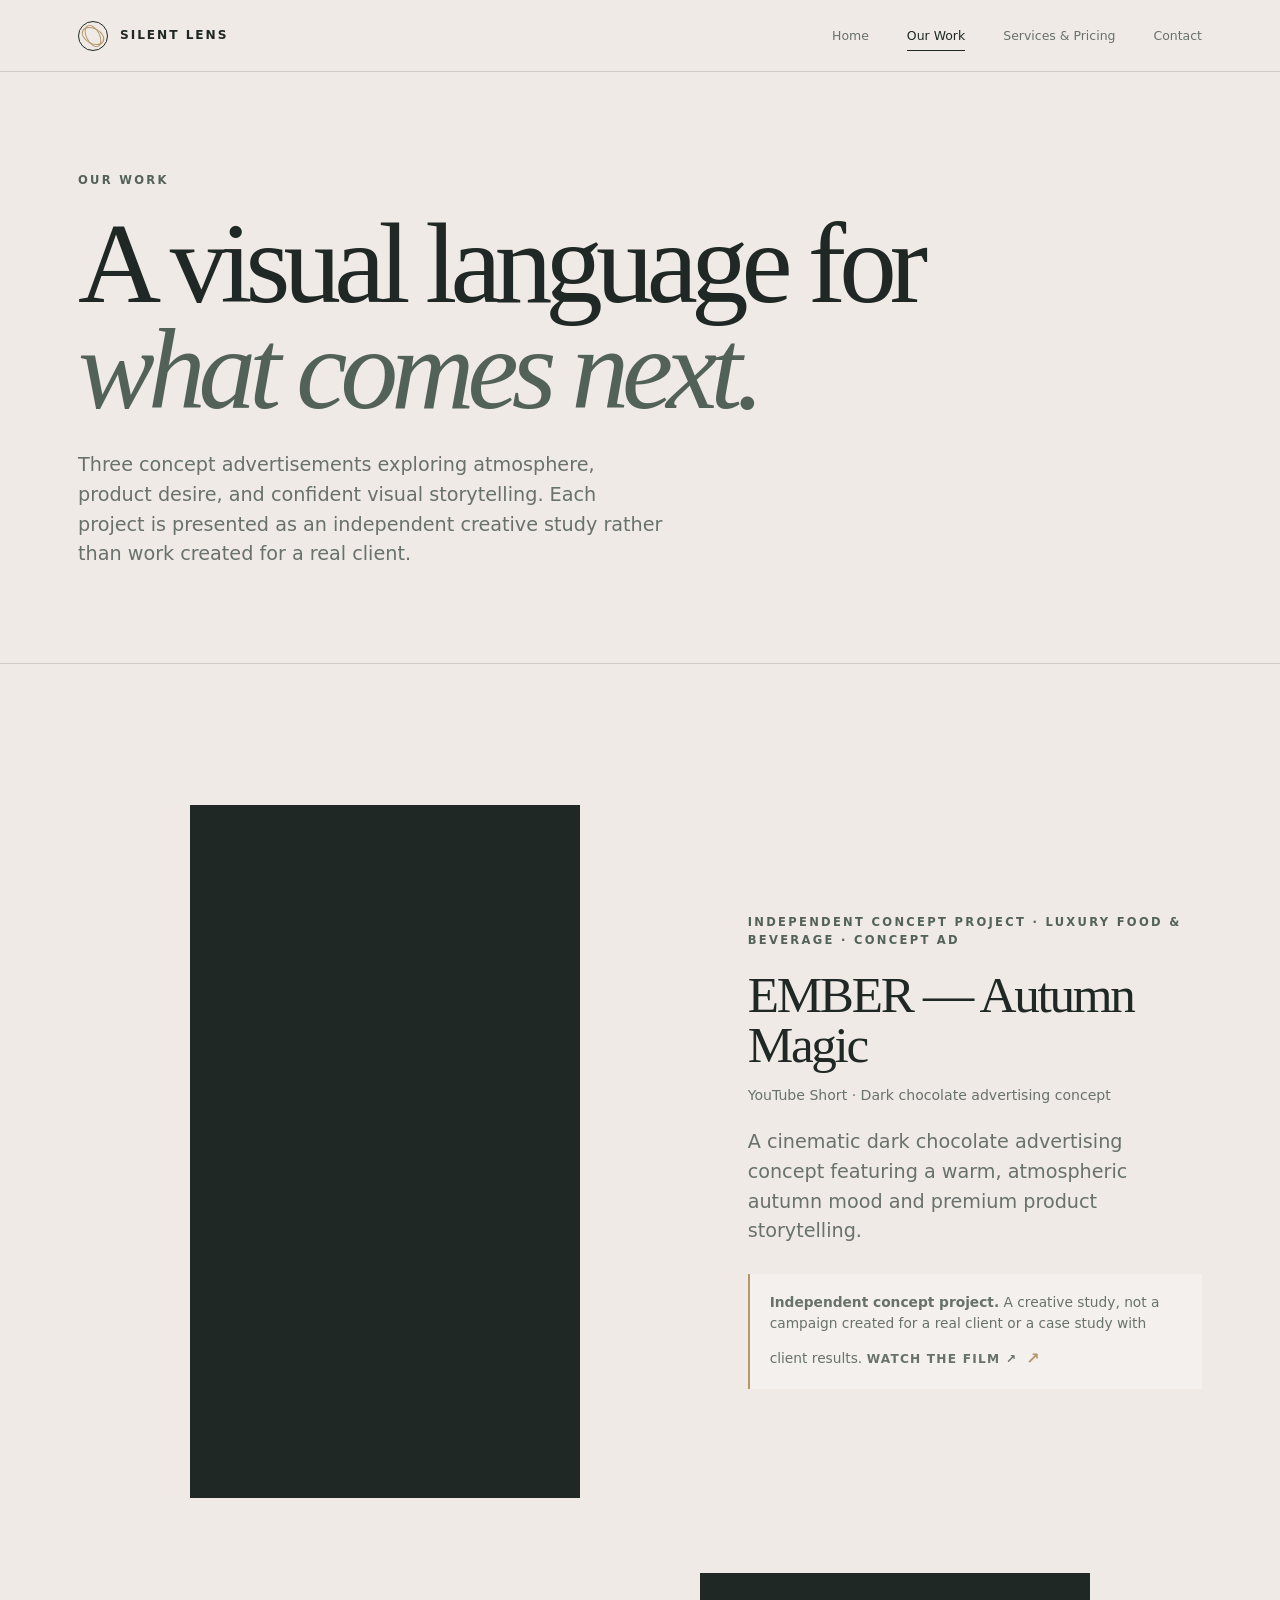
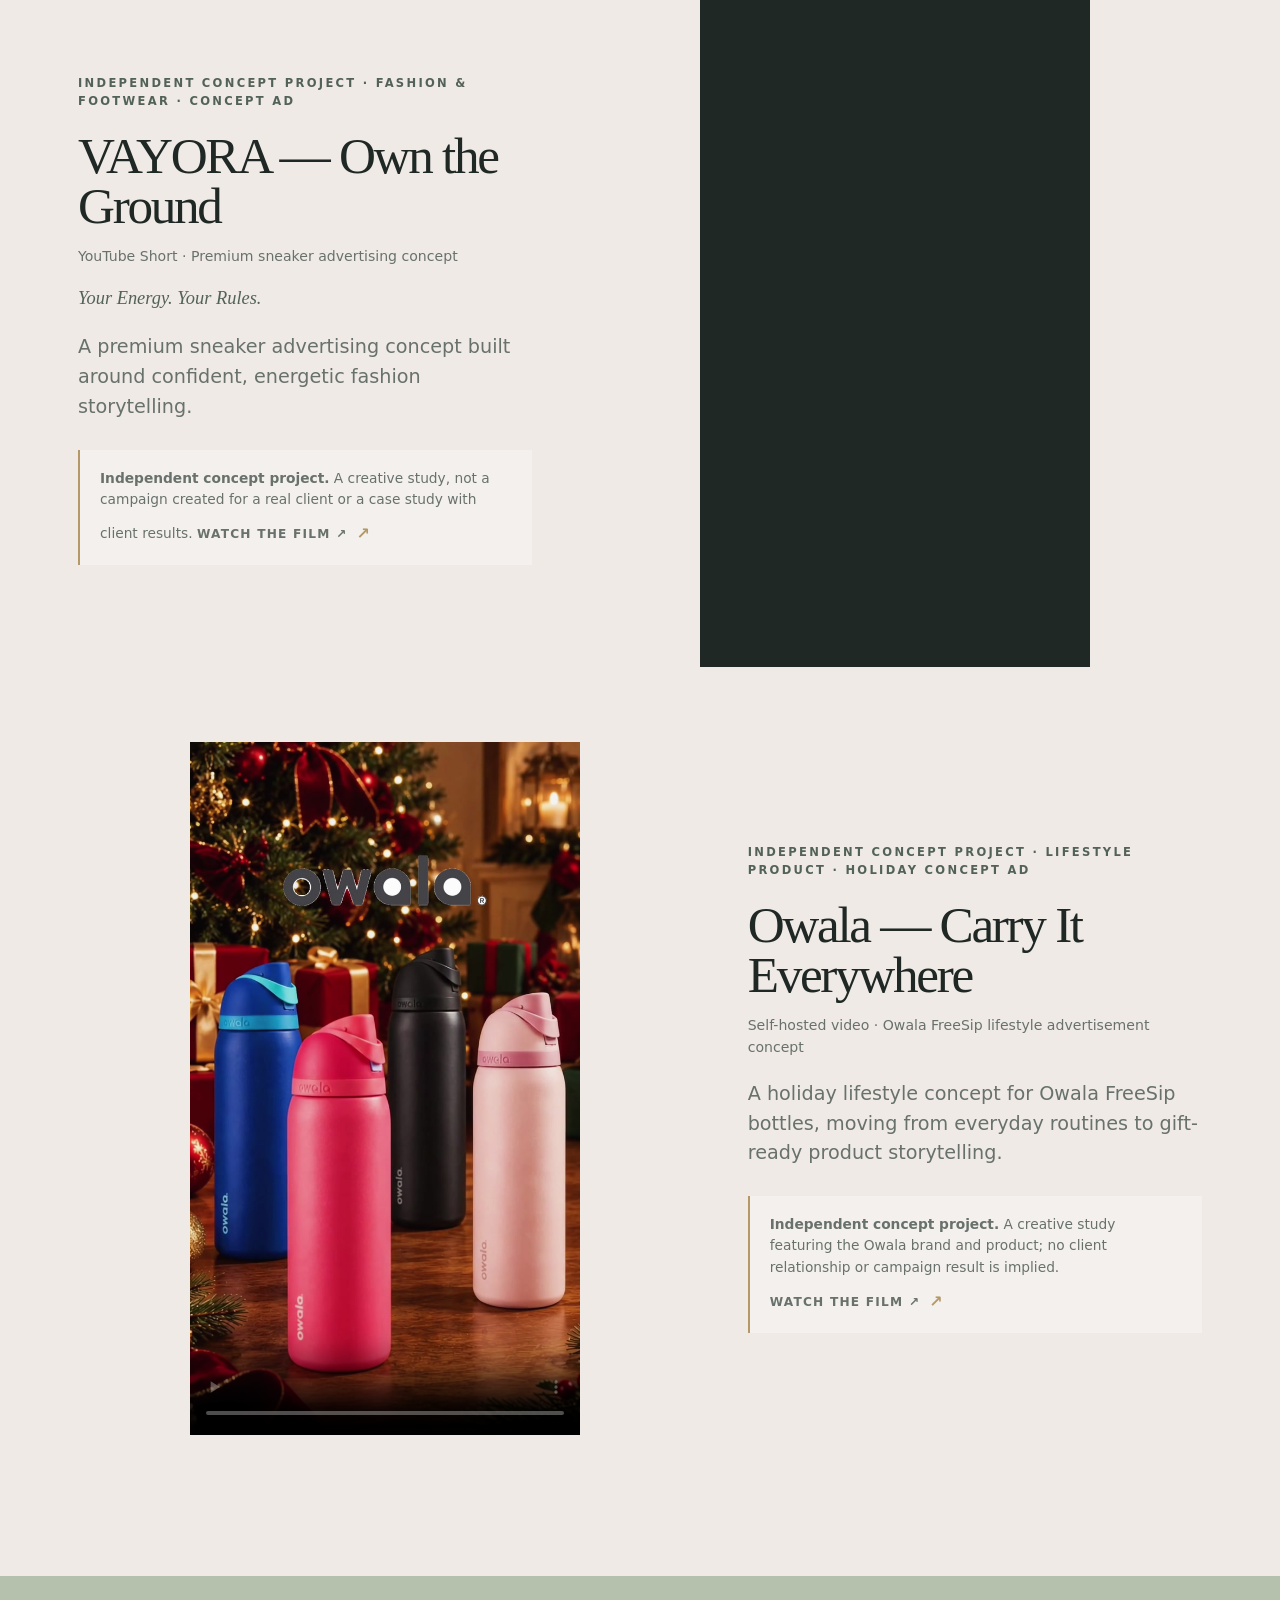
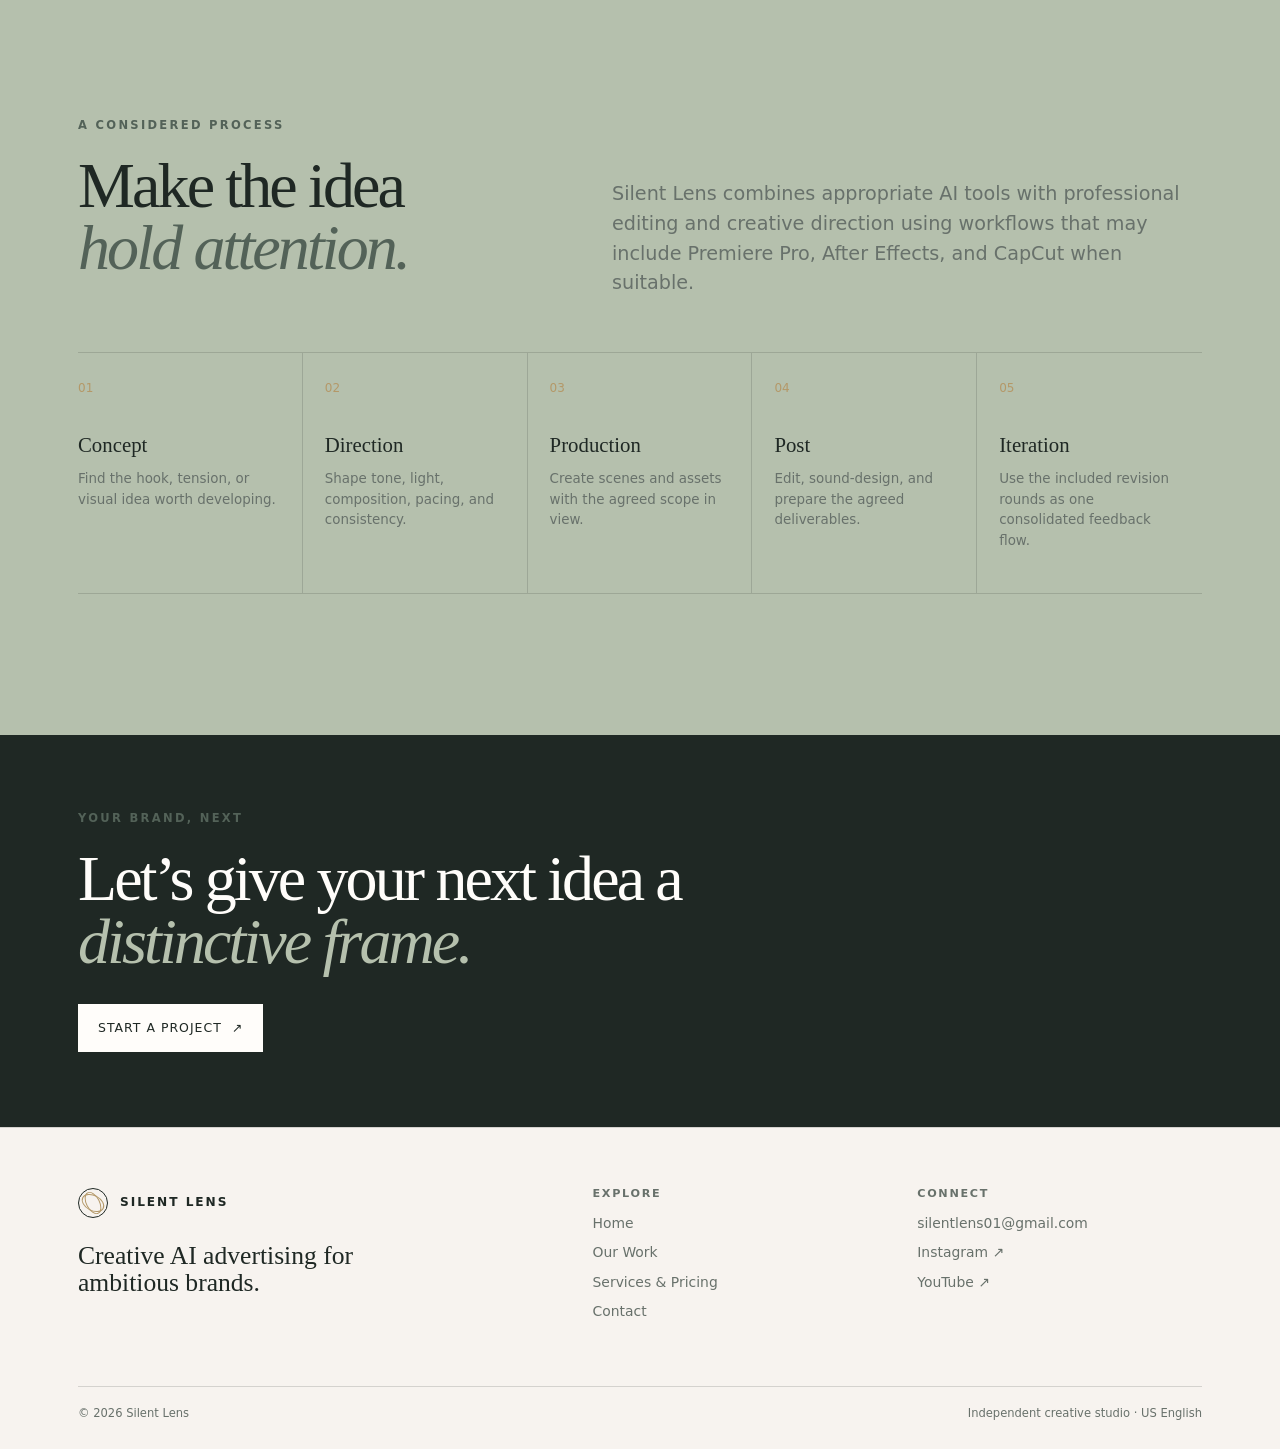
==== commit 87fc1512: "Add Owala video portfolio project" ====
--- a/work.html
+++ b/work.html
@@ -3,8 +3,8 @@
 <head><meta charset="utf-8"><meta name="viewport" content="width=device-width, initial-scale=1"><title>Our Work — Silent Lens</title><meta name="description" content="Explore concept-led cinematic product ads, performance creative, and AI visual directions from Silent Lens."><link rel="canonical" href="/work.html"><meta property="og:title" content="Our Work — Silent Lens"><meta property="og:description" content="Concept-led cinematic product ads and AI visual directions from Silent Lens."><link rel="stylesheet" href="styles.css"><script defer src="script.js"></script></head>
 <body>
 <header class="site-header"><div class="nav-wrap"><a class="wordmark" href="index.html" aria-label="Silent Lens home"><span class="mark" aria-hidden="true"></span><span>Silent Lens</span></a><button class="nav-toggle" aria-expanded="false" aria-controls="main-nav" aria-label="Open navigation">Menu</button><nav class="nav-links" id="main-nav" aria-label="Primary navigation"><a href="index.html">Home</a><a href="work.html" aria-current="page">Our Work</a><a href="services.html">Services &amp; Pricing</a><a href="contact.html">Contact</a></nav></div></header>
-<main><section class="page-hero"><div class="container"><p class="eyebrow">Our work</p><h1 class="display">A visual language for <em>what comes next.</em></h1><p class="lede">Two concept advertisements exploring atmosphere, product desire, and confident visual storytelling. Neither project represents a campaign created for a real client.</p></div></section>
-<section class="section"><div class="container"><div class="work-list"><article class="work-detail" id="project-one"><div class="work-detail-media"><div class="video-frame"><iframe src="https://www.youtube.com/embed/UniMApQGATE?rel=0" title="EMBER — Autumn Magic dark chocolate concept advertisement" loading="lazy" allow="accelerometer; autoplay; clipboard-write; encrypted-media; gyroscope; picture-in-picture; web-share" allowfullscreen></iframe></div></div><div class="work-detail-copy"><p class="eyebrow">Independent Concept Project · Luxury Food &amp; Beverage · Concept Ad</p><h2>EMBER — Autumn Magic</h2><p class="small">YouTube Short · Dark chocolate advertising concept</p><p class="lede">A cinematic dark chocolate advertising concept featuring a warm, atmospheric autumn mood and premium product storytelling.</p><div class="note-box"><strong>Independent concept project.</strong> A creative study, not a campaign created for a real client or a case study with client results. <a class="text-link" href="https://youtube.com/shorts/UniMApQGATE?feature=share" target="_blank" rel="noopener">Watch the Film ↗</a></div></div></article><article class="work-detail" id="project-two"><div class="work-detail-media"><div class="video-frame"><iframe src="https://www.youtube.com/embed/r35Z1fL89jg?rel=0" title="VAYORA — Own the Ground premium sneaker concept advertisement" loading="lazy" allow="accelerometer; autoplay; clipboard-write; encrypted-media; gyroscope; picture-in-picture; web-share" allowfullscreen></iframe></div></div><div class="work-detail-copy"><p class="eyebrow">Independent Concept Project · Fashion &amp; Footwear · Concept Ad</p><h2>VAYORA — Own the Ground</h2><p class="small">YouTube Short · Premium sneaker advertising concept</p><p class="tagline">Your Energy. Your Rules.</p><p class="lede">A premium sneaker advertising concept built around confident, energetic fashion storytelling.</p><div class="note-box"><strong>Independent concept project.</strong> A creative study, not a campaign created for a real client or a case study with client results. <a class="text-link" href="https://youtube.com/shorts/r35Z1fL89jg?feature=share" target="_blank" rel="noopener">Watch the Film ↗</a></div></div></article></div></div></section>
+<main><section class="page-hero"><div class="container"><p class="eyebrow">Our work</p><h1 class="display">A visual language for <em>what comes next.</em></h1><p class="lede">Three concept advertisements exploring atmosphere, product desire, and confident visual storytelling. Each project is presented as an independent creative study rather than work created for a real client.</p></div></section>
+<section class="section"><div class="container"><div class="work-list"><article class="work-detail" id="project-one"><div class="work-detail-media"><div class="video-frame"><iframe src="https://www.youtube.com/embed/UniMApQGATE?rel=0" title="EMBER — Autumn Magic dark chocolate concept advertisement" loading="lazy" allow="accelerometer; autoplay; clipboard-write; encrypted-media; gyroscope; picture-in-picture; web-share" allowfullscreen></iframe></div></div><div class="work-detail-copy"><p class="eyebrow">Independent Concept Project · Luxury Food &amp; Beverage · Concept Ad</p><h2>EMBER — Autumn Magic</h2><p class="small">YouTube Short · Dark chocolate advertising concept</p><p class="lede">A cinematic dark chocolate advertising concept featuring a warm, atmospheric autumn mood and premium product storytelling.</p><div class="note-box"><strong>Independent concept project.</strong> A creative study, not a campaign created for a real client or a case study with client results. <a class="text-link" href="https://youtube.com/shorts/UniMApQGATE?feature=share" target="_blank" rel="noopener">Watch the Film ↗</a></div></div></article><article class="work-detail" id="project-two"><div class="work-detail-media"><div class="video-frame"><iframe src="https://www.youtube.com/embed/r35Z1fL89jg?rel=0" title="VAYORA — Own the Ground premium sneaker concept advertisement" loading="lazy" allow="accelerometer; autoplay; clipboard-write; encrypted-media; gyroscope; picture-in-picture; web-share" allowfullscreen></iframe></div></div><div class="work-detail-copy"><p class="eyebrow">Independent Concept Project · Fashion &amp; Footwear · Concept Ad</p><h2>VAYORA — Own the Ground</h2><p class="small">YouTube Short · Premium sneaker advertising concept</p><p class="tagline">Your Energy. Your Rules.</p><p class="lede">A premium sneaker advertising concept built around confident, energetic fashion storytelling.</p><div class="note-box"><strong>Independent concept project.</strong> A creative study, not a campaign created for a real client or a case study with client results. <a class="text-link" href="https://youtube.com/shorts/r35Z1fL89jg?feature=share" target="_blank" rel="noopener">Watch the Film ↗</a></div></div></article><article class="work-detail" id="project-three"><div class="work-detail-media"><div class="video-frame" id="project-three-video"><video controls playsinline preload="metadata" poster="assets/owala-carry-it-everywhere-poster.jpg"><source src="assets/owala-carry-it-everywhere.mp4" type="video/mp4">Your browser does not support the video player. <a href="assets/owala-carry-it-everywhere.mp4">Download the film</a>.</video></div></div><div class="work-detail-copy"><p class="eyebrow">Independent Concept Project · Lifestyle Product · Holiday Concept Ad</p><h2>Owala — Carry It Everywhere</h2><p class="small">Self-hosted video · Owala FreeSip lifestyle advertisement concept</p><p class="lede">A holiday lifestyle concept for Owala FreeSip bottles, moving from everyday routines to gift-ready product storytelling.</p><div class="note-box"><strong>Independent concept project.</strong> A creative study featuring the Owala brand and product; no client relationship or campaign result is implied. <a class="text-link" href="#project-three-video">Watch the Film ↗</a></div></div></article></div></div></section>
 <section class="section sage-band"><div class="container"><div class="split-heading"><div><p class="eyebrow">A considered process</p><h2>Make the idea <em>hold attention.</em></h2></div><p class="lede">Silent Lens combines appropriate AI tools with professional editing and creative direction using workflows that may include Premiere Pro, After Effects, and CapCut when suitable.</p></div><div class="steps"><article class="step"><span class="step-index">01</span><h3>Concept</h3><p>Find the hook, tension, or visual idea worth developing.</p></article><article class="step"><span class="step-index">02</span><h3>Direction</h3><p>Shape tone, light, composition, pacing, and consistency.</p></article><article class="step"><span class="step-index">03</span><h3>Production</h3><p>Create scenes and assets with the agreed scope in view.</p></article><article class="step"><span class="step-index">04</span><h3>Post</h3><p>Edit, sound-design, and prepare the agreed deliverables.</p></article><article class="step"><span class="step-index">05</span><h3>Iteration</h3><p>Use the included revision rounds as one consolidated feedback flow.</p></article></div></div></section><section class="cta-band"><div class="container"><p class="eyebrow">Your brand, next</p><h2>Let’s give your next idea a <em>distinctive frame.</em></h2><a class="btn" href="contact.html">Start a Project <span>↗</span></a></div></section></main>
 <footer class="site-footer"><div class="container"><div class="footer-grid"><div><a class="wordmark" href="index.html"><span class="mark" aria-hidden="true"></span><span>Silent Lens</span></a><p class="footer-title">Creative AI advertising for ambitious brands.</p></div><div class="footer-col"><h3>Explore</h3><a href="index.html">Home</a><a href="work.html">Our Work</a><a href="services.html">Services &amp; Pricing</a><a href="contact.html">Contact</a></div><div class="footer-col"><h3>Connect</h3><a href="mailto:silentlens01@gmail.com">silentlens01@gmail.com</a><a href="https://www.instagram.com/sil_entlens?igsh=MWZ5cGxpajQ4aG9rcw==" target="_blank" rel="noopener">Instagram ↗</a><a href="https://youtube.com/@sil_entlens?si=eXmaPwwq5EKy2Gx1" target="_blank" rel="noopener">YouTube ↗</a></div></div><div class="footer-bottom"><span>© <span data-year></span> Silent Lens</span><span>Independent creative studio · US English</span></div></div></footer>
 </body></html>
--- a/styles.css
+++ b/styles.css
@@ -62,7 +62,7 @@
 .hero-note::before { content: ''; width: 42px; height: 1px; background: var(--gold); }
 .hero-visual { position: relative; }
 .hero-visual::before { content: ''; position: absolute; width: 76%; aspect-ratio: 1; top: -12%; right: -12%; border: 1px solid rgba(180, 152, 104, .45); border-radius: 50%; }
-.hero-visual img { position: relative; width: 100%; aspect-ratio: 4 / 5; object-fit: cover; box-shadow: var(--shadow); }
+.hero-visual img { position: relative; width: 100%; height: auto; aspect-ratio: 848 / 1264; object-fit: contain; background: var(--cream); box-shadow: var(--shadow); }
 .visual-caption { display: flex; justify-content: space-between; gap: 16px; padding-top: 13px; color: var(--muted); font-size: .72rem; letter-spacing: .1em; text-transform: uppercase; }
 
 .split-heading { display: grid; grid-template-columns: .7fr 1.3fr; gap: 40px; align-items: end; margin-bottom: 48px; }
@@ -140,6 +140,7 @@
 .work-detail-media img { width: 100%; aspect-ratio: 1.25 / 1; object-fit: cover; }
 .video-frame { width: min(100%, 390px); margin-inline: auto; aspect-ratio: 9 / 16; overflow: hidden; background: var(--ink); }
 .video-frame iframe { display: block; width: 100%; height: 100%; border: 0; }
+.video-frame video { display: block; width: 100%; height: 100%; object-fit: cover; background: var(--ink); }
 .work-detail-copy h2 { margin-bottom: 15px; font-size: clamp(2.2rem, 4vw, 4.4rem); }
 .work-detail-copy .small { margin-bottom: 20px; }
 .tagline { margin: -4px 0 20px; color: var(--sage-deep); font-family: var(--serif); font-size: 1.15rem; font-style: italic; }
